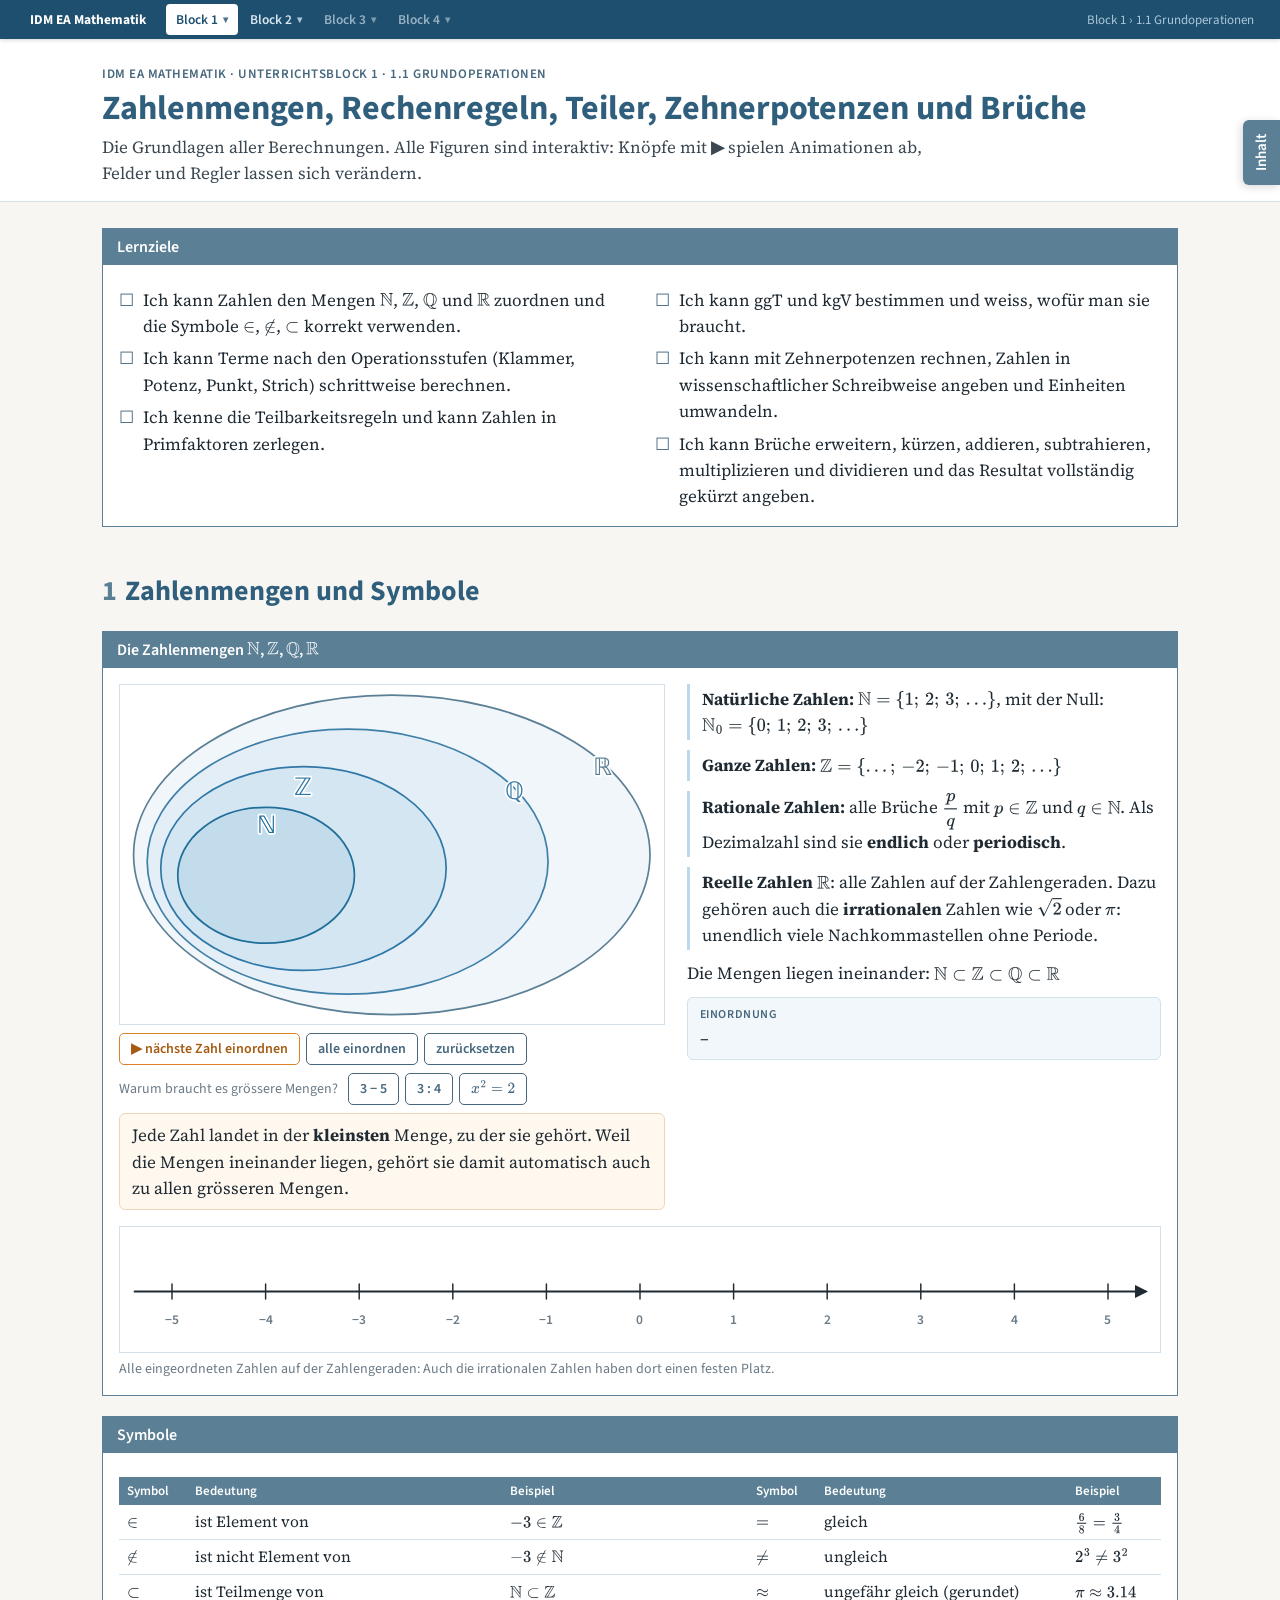
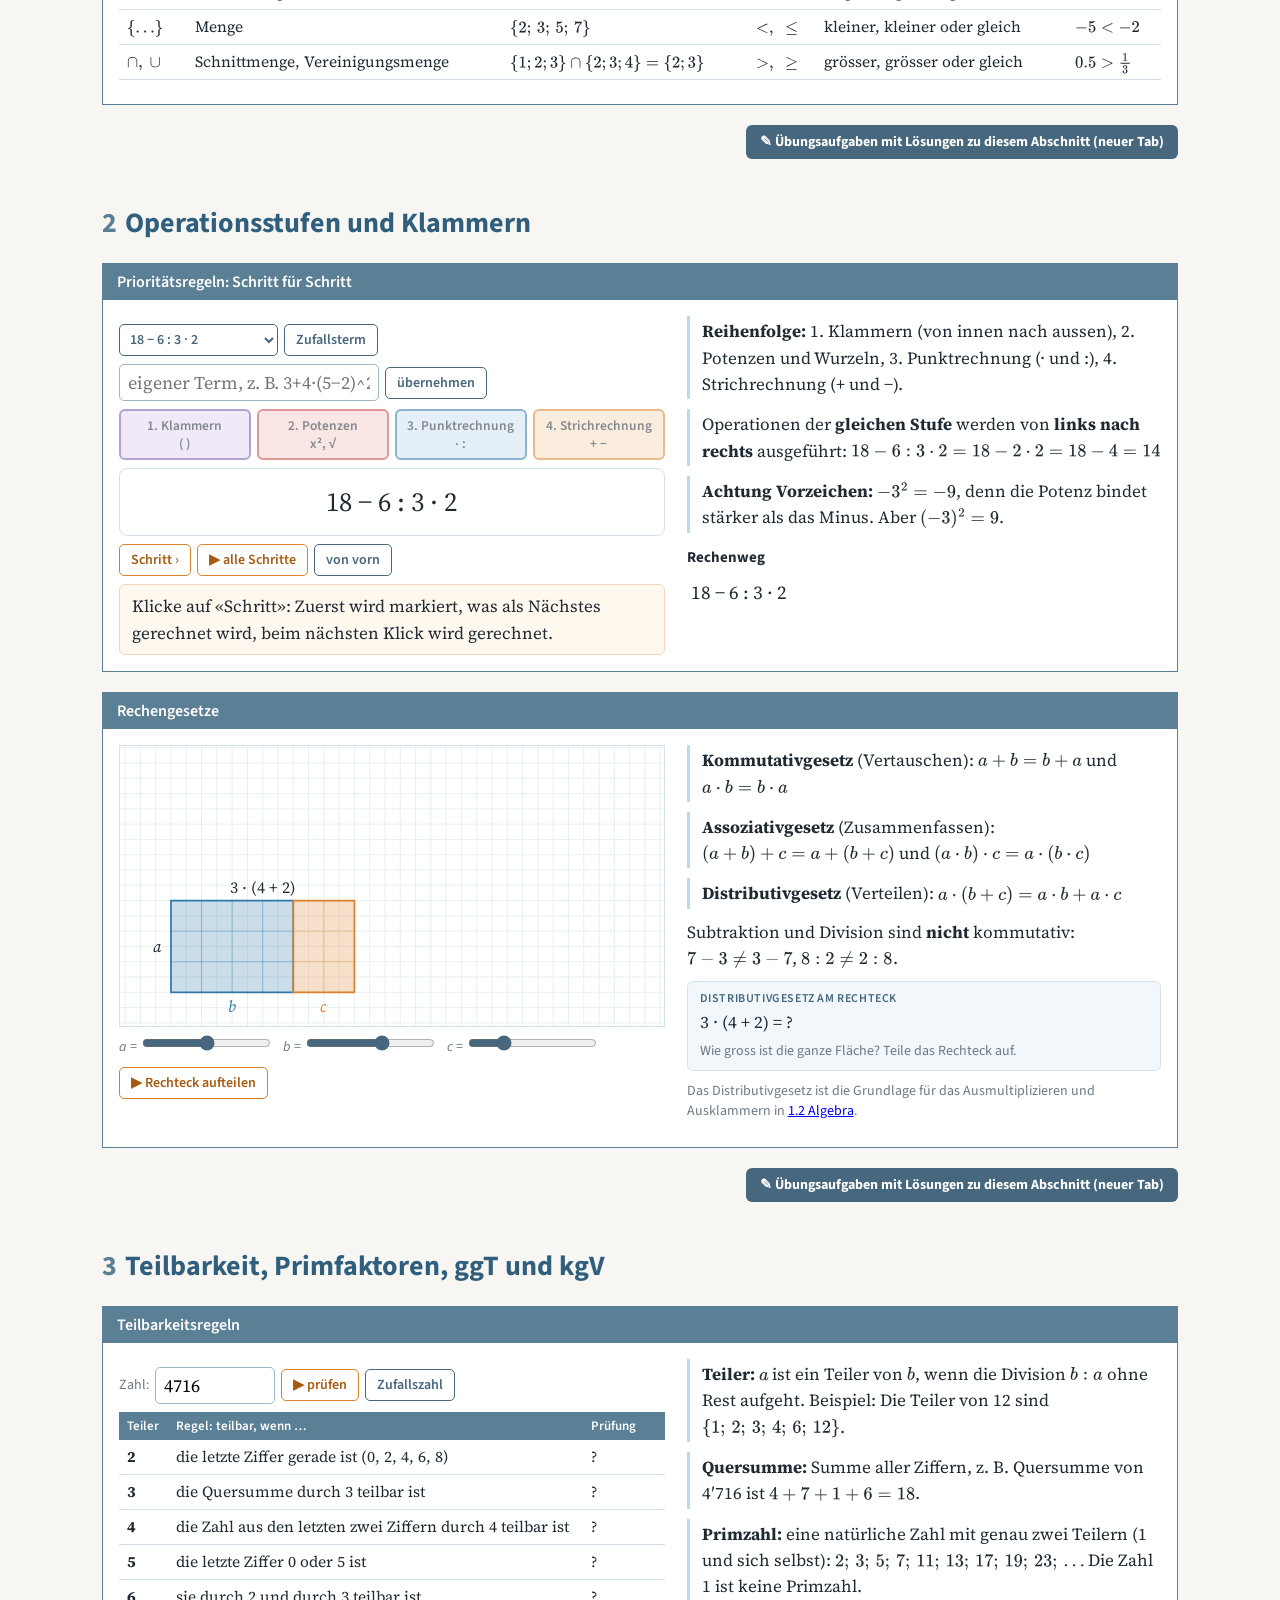
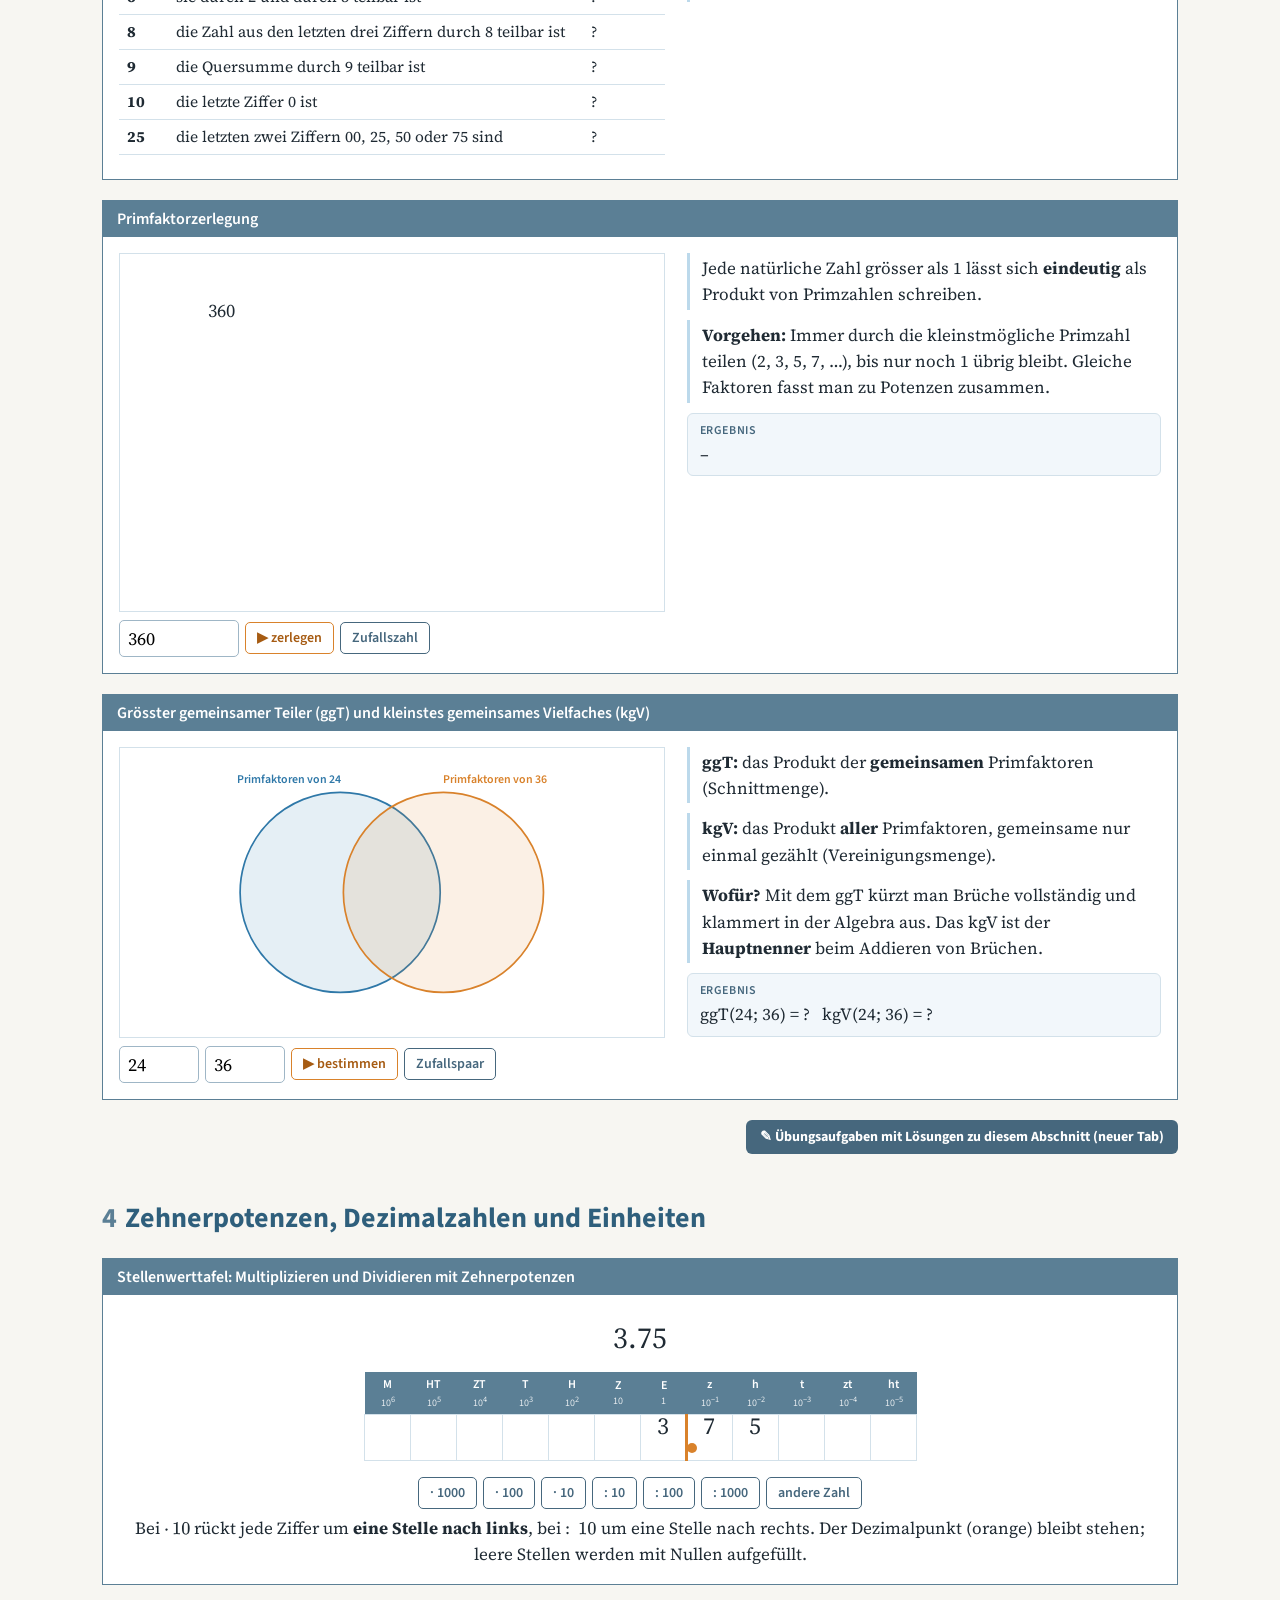
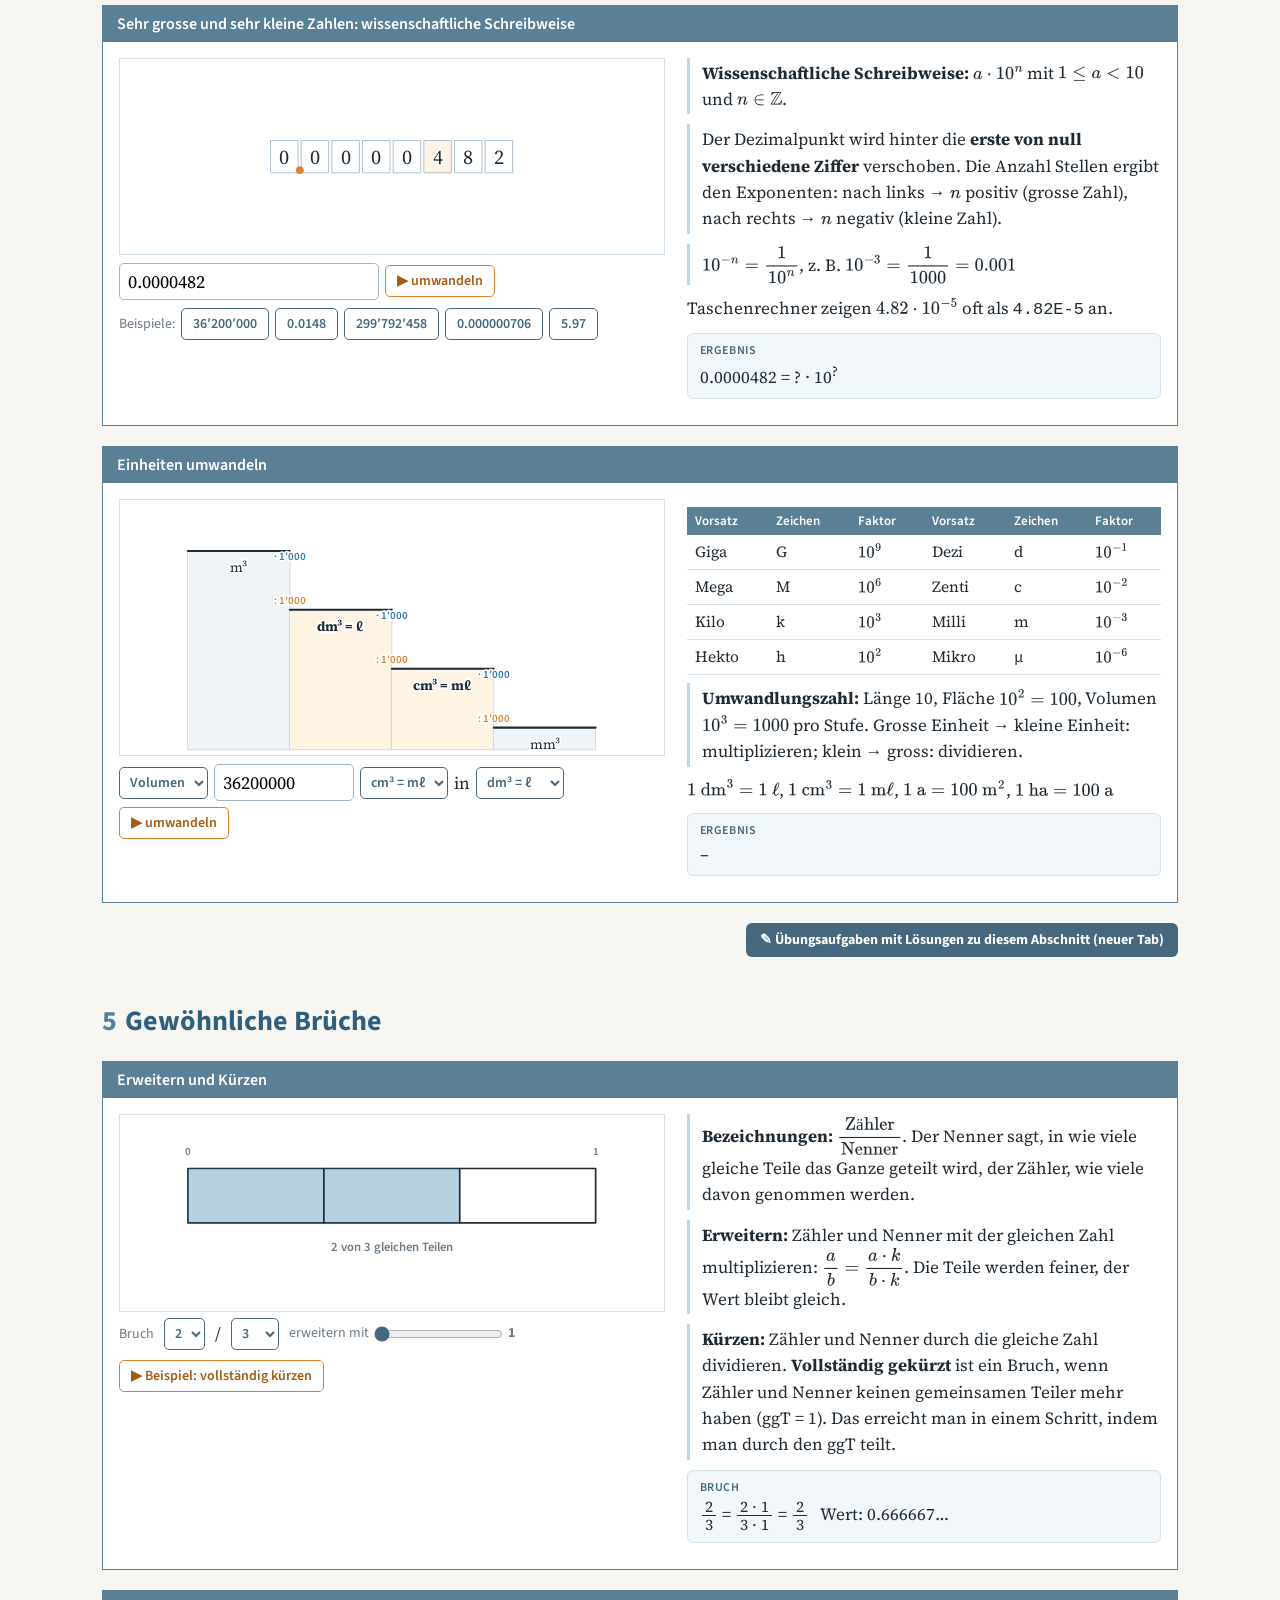
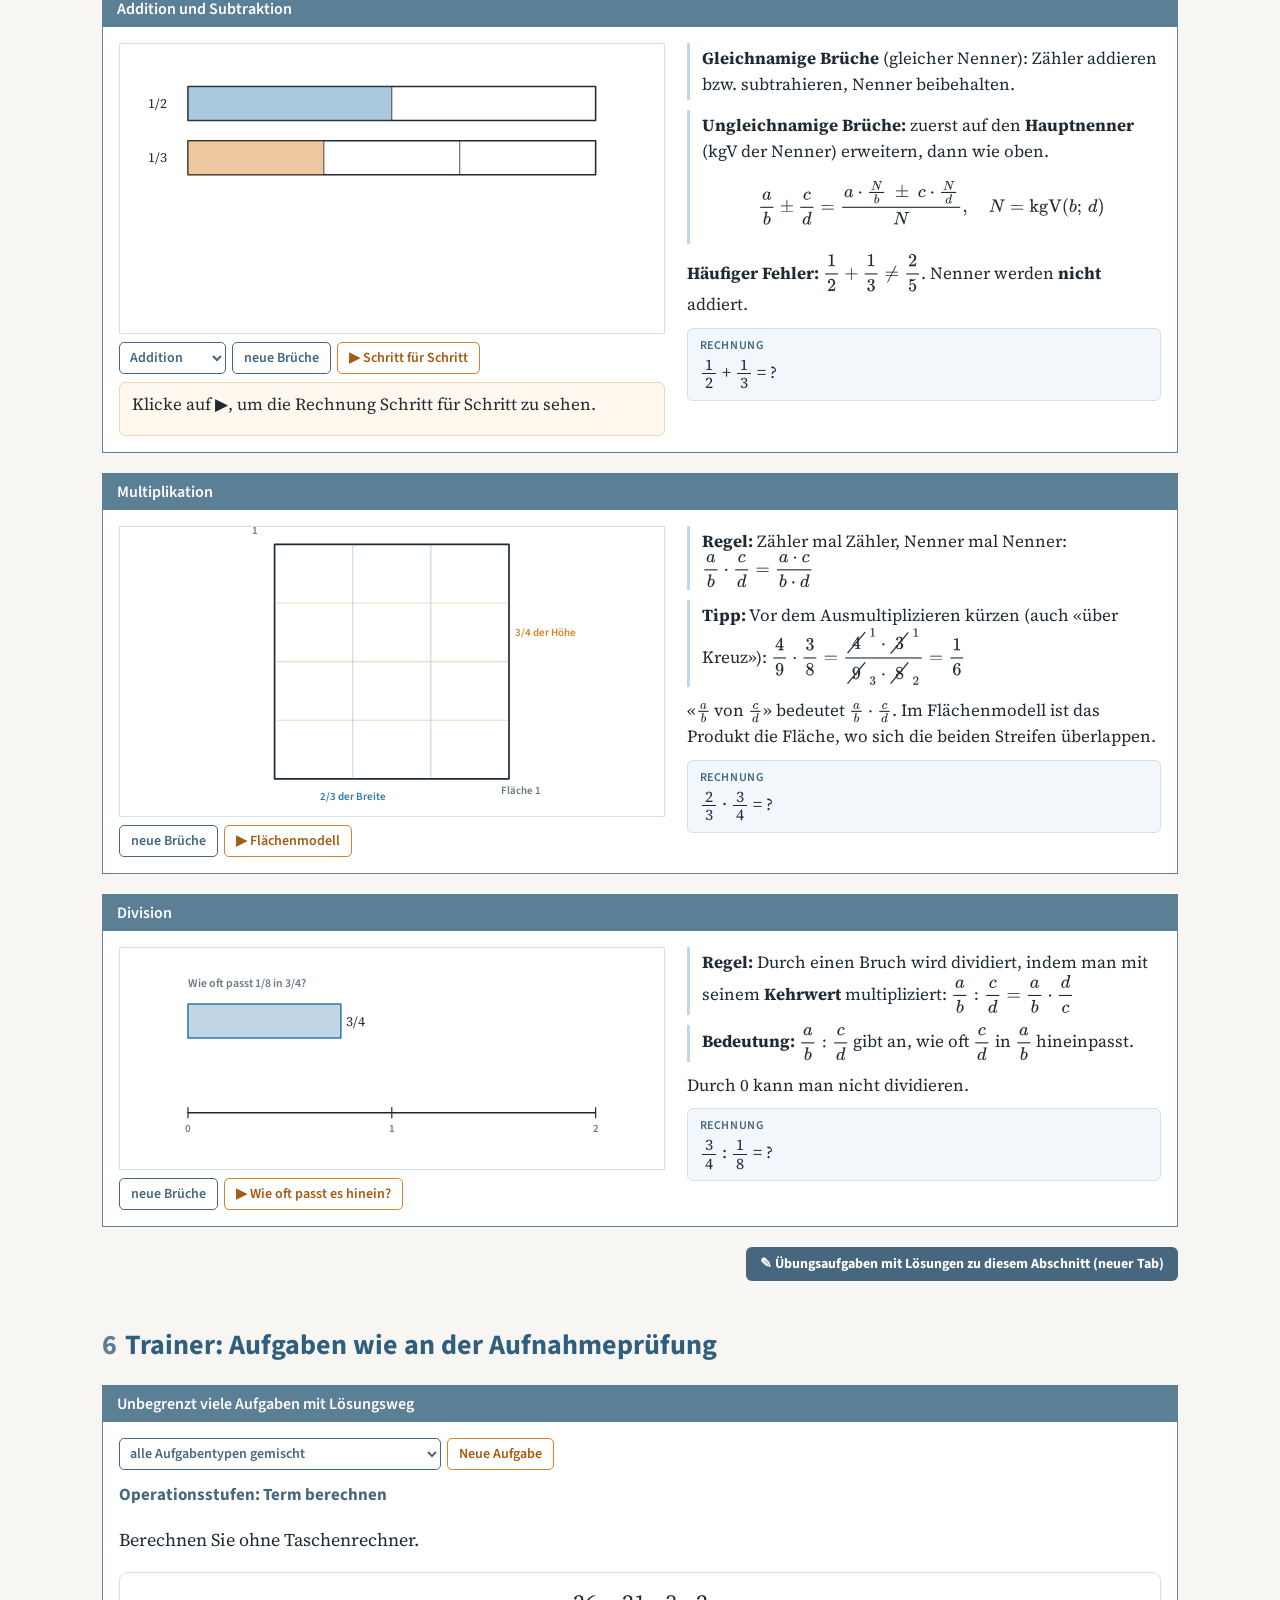
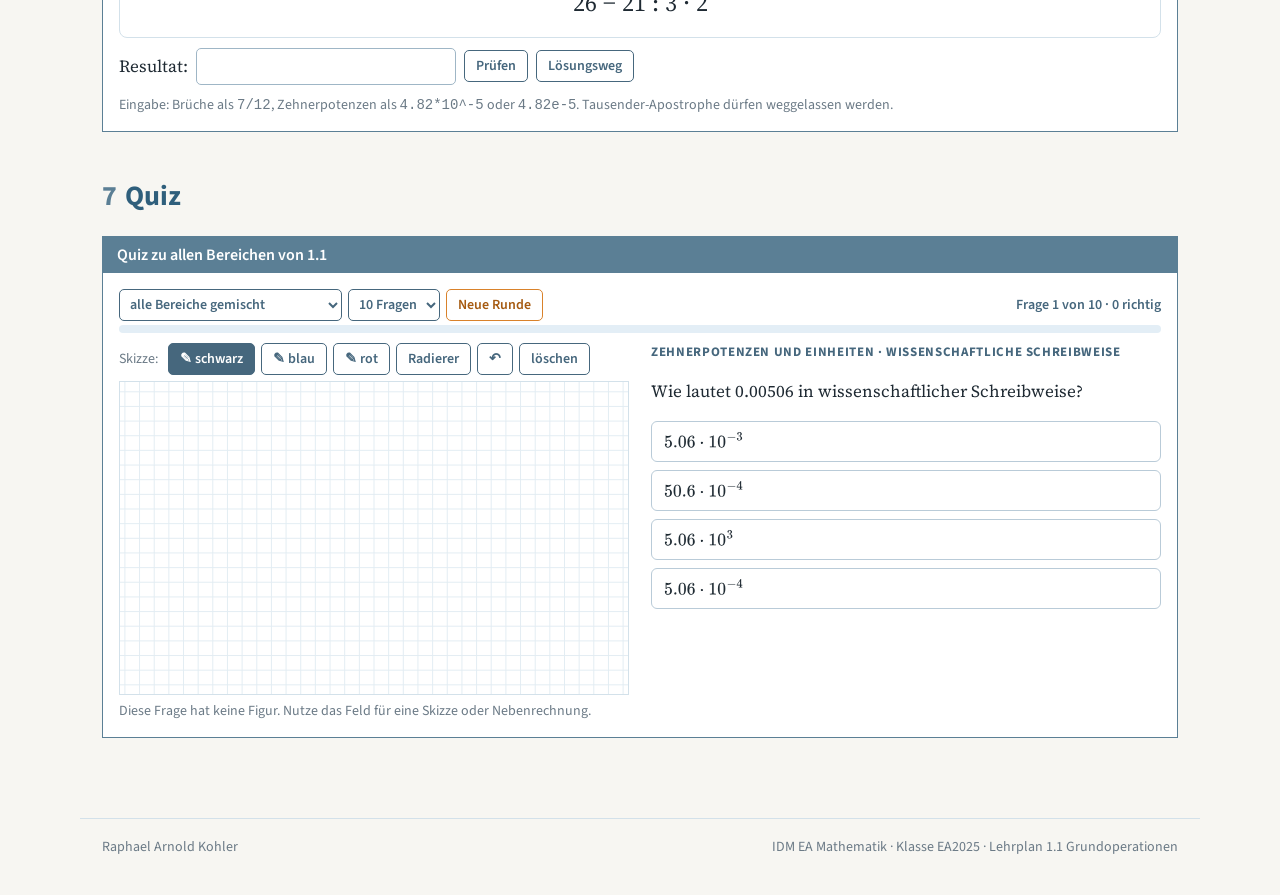
==== 1-1.html @ 3530cfd8 "EA Mathe begreifbar: Material aus Mathematik-EA.zip, ohne Drittanbieter - 30 Dateien aus Mathematik-" ====
<!DOCTYPE html>
<html lang="de-CH">
<head>
<meta charset="utf-8">
<meta name="viewport" content="width=device-width, initial-scale=1">
<title>1.1 Grundoperationen – Unterrichtsblock 1</title>
<link rel="stylesheet" href="schriften.css">
<script>
window.MathJax={tex:{inlineMath:[['\\(','\\)']],displayMath:[['\\[','\\]']]},svg:{fontCache:'global'},startup:{typeset:true}};
</script>
<script defer src="vendor/mathjax/tex-svg.js"></script>
<link rel="stylesheet" href="common.css">
<style>
body.alg{--kopf:#5b7f95;--kopf-d:#46677d;--titel:#2f5f7c}
.chipnum{font:600 15px "Source Sans 3",sans-serif}
.pvwrap{overflow-x:auto}
.pvbox{position:relative;width:552px;margin:0 auto}
.pvdig{position:absolute;top:0;width:46px;height:46px;line-height:46px;text-align:center;font:24px "Source Serif 4",serif;transition:left .7s cubic-bezier(.4,0,.2,1)}
.pvdig.z{color:#a8b5bf}
.pvpt{position:absolute;top:30px;width:10px;height:10px;border-radius:50%;background:var(--or);left:323px}
</style>
</head>
<body class="alg">
<div class="blocknav"><div class="in"><span class="bl">Block 1</span><a href="index.html">Übersicht</a><a href="1-1.html" class="on">1.1 Grundoperationen</a><a href="1-2.html">1.2 Algebra</a><a href="1-3.html">1.3 Geometrie</a><span class="bl">Block 2</span><a href="index2.html">Übersicht</a><a href="2-1.html">2.1</a><a href="2-2.html">2.2</a><a href="2-3.html">2.3</a></div></div>
<header class="kopf">
  <div class="kopf-in">
    <div class="crumb">IDM EA Mathematik · Unterrichtsblock 1 · 1.1 Grundoperationen</div>
    <h1>Zahlenmengen, Rechenregeln, Teiler, Zehnerpotenzen und Brüche</h1>
    <p class="lead">Die Grundlagen aller Berechnungen. Alle Figuren sind interaktiv: Knöpfe mit <b>▶</b> spielen Animationen ab, Felder und Regler lassen sich verändern.</p>
  </div>
</header>
<nav class="top"><div class="in">
  <a href="#zahlen">1 Zahlenmengen</a><a href="#stufen">2 Operationsstufen</a><a href="#teilbar">3 Teiler, ggT, kgV</a><a href="#potenzen">4 Zehnerpotenzen</a><a href="#brueche">5 Brüche</a><a href="#training">6 Trainer</a><a href="#quiz">7 Quiz</a>
</div></nav>
<div class="register">Arithmetik</div>
<main>

<div class="kasten">
  <h3>Lernziele</h3>
  <div class="inhalt voll">
    <ul class="lz">
      <li>Ich kann Zahlen den Mengen \(\mathbb{N}\), \(\mathbb{Z}\), \(\mathbb{Q}\) und \(\mathbb{R}\) zuordnen und die Symbole \(\in\), \(\notin\), \(\subset\) korrekt verwenden.</li>
      <li>Ich kann Terme nach den Operationsstufen (Klammer, Potenz, Punkt, Strich) schrittweise berechnen.</li>
      <li>Ich kenne die Teilbarkeitsregeln und kann Zahlen in Primfaktoren zerlegen.</li>
      <li>Ich kann ggT und kgV bestimmen und weiss, wofür man sie braucht.</li>
      <li>Ich kann mit Zehnerpotenzen rechnen, Zahlen in wissenschaftlicher Schreibweise angeben und Einheiten umwandeln.</li>
      <li>Ich kann Brüche erweitern, kürzen, addieren, subtrahieren, multiplizieren und dividieren und das Resultat vollständig gekürzt angeben.</li>
    </ul>
  </div>
</div>

<!-- ================= 1 ZAHLENMENGEN ================= -->
<section id="zahlen">
<h2><span class="nr">1</span>Zahlenmengen und Symbole</h2>
<div class="kasten">
  <h3>Die Zahlenmengen \(\mathbb{N}\), \(\mathbb{Z}\), \(\mathbb{Q}\), \(\mathbb{R}\)</h3>
  <div class="inhalt">
    <div class="fig" id="f1">
      <div class="ctrl">
        <button class="btn play" id="c1next">▶ nächste Zahl einordnen</button>
        <button class="btn" id="c1all">alle einordnen</button>
        <button class="btn" id="c1reset">zurücksetzen</button>
      </div>
      <div class="ctrl"><span class="hint" style="margin:0 4px 0 0">Warum braucht es grössere Mengen?</span>
        <button class="btn" data-x="0">3 − 5</button><button class="btn" data-x="1">3 : 4</button><button class="btn" data-x="2">\(x^2=2\)</button>
      </div>
      <div class="cap" id="cap1"><p>Jede Zahl landet in der <b>kleinsten</b> Menge, zu der sie gehört. Weil die Mengen ineinander liegen, gehört sie damit automatisch auch zu allen grösseren Mengen.</p></div>
    </div>
    <div class="txt">
      <p class="def"><b>Natürliche Zahlen:</b> \(\mathbb{N}=\{1;\,2;\,3;\,\ldots\}\), mit der Null: \(\mathbb{N}_0=\{0;\,1;\,2;\,3;\,\ldots\}\)</p>
      <p class="def"><b>Ganze Zahlen:</b> \(\mathbb{Z}=\{\ldots;\,-2;\,-1;\,0;\,1;\,2;\,\ldots\}\)</p>
      <p class="def"><b>Rationale Zahlen:</b> alle Brüche \(\dfrac{p}{q}\) mit \(p\in\mathbb{Z}\) und \(q\in\mathbb{N}\). Als Dezimalzahl sind sie <b>endlich</b> oder <b>periodisch</b>.</p>
      <p class="def"><b>Reelle Zahlen</b> \(\mathbb{R}\): alle Zahlen auf der Zahlengeraden. Dazu gehören auch die <b>irrationalen</b> Zahlen wie \(\sqrt2\) oder \(\pi\): unendlich viele Nachkommastellen ohne Periode.</p>
      <p>Die Mengen liegen ineinander: \(\mathbb{N}\subset\mathbb{Z}\subset\mathbb{Q}\subset\mathbb{R}\)</p>
      <div class="live"><span class="k">Einordnung</span><span id="r1">–</span></div>
    </div>
  </div>
  <div class="inhalt voll" style="padding-top:0"><div class="fig" id="f1b"><p class="hint">Alle eingeordneten Zahlen auf der Zahlengeraden: Auch die irrationalen Zahlen haben dort einen festen Platz.</p></div></div>
</div>

<div class="kasten">
  <h3>Symbole</h3>
  <div class="inhalt voll">
    <div class="tw"><table class="t">
      <tr><th>Symbol</th><th>Bedeutung</th><th>Beispiel</th><th>Symbol</th><th>Bedeutung</th><th>Beispiel</th></tr>
      <tr><td>\(\in\)</td><td>ist Element von</td><td>\(-3\in\mathbb{Z}\)</td><td>\(=\)</td><td>gleich</td><td>\(\tfrac{6}{8}=\tfrac34\)</td></tr>
      <tr><td>\(\notin\)</td><td>ist nicht Element von</td><td>\(-3\notin\mathbb{N}\)</td><td>\(\neq\)</td><td>ungleich</td><td>\(2^3\neq 3^2\)</td></tr>
      <tr><td>\(\subset\)</td><td>ist Teilmenge von</td><td>\(\mathbb{N}\subset\mathbb{Z}\)</td><td>\(\approx\)</td><td>ungefähr gleich (gerundet)</td><td>\(\pi\approx3.14\)</td></tr>
      <tr><td>\(\{\ldots\}\)</td><td>Menge</td><td>\(\{2;\,3;\,5;\,7\}\)</td><td>\(<,\ \le\)</td><td>kleiner, kleiner oder gleich</td><td>\(-5<-2\)</td></tr>
      <tr><td>\(\cap,\ \cup\)</td><td>Schnittmenge, Vereinigungsmenge</td><td>\(\{1;2;3\}\cap\{2;3;4\}=\{2;3\}\)</td><td>\(>,\ \ge\)</td><td>grösser, grösser oder gleich</td><td>\(0.5>\tfrac13\)</td></tr>
    </table></div>
  </div>
</div>
<p class="auflink"><a href="aufgaben-11.html#zahlen" target="_blank" rel="noopener">✎ Übungsaufgaben mit Lösungen zu diesem Abschnitt (neuer Tab)</a></p>
</section>

<!-- ================= 2 OPERATIONSSTUFEN ================= -->
<section id="stufen">
<h2><span class="nr">2</span>Operationsstufen und Klammern</h2>
<div class="kasten">
  <h3>Prioritätsregeln: Schritt für Schritt</h3>
  <div class="inhalt">
    <div>
      <div class="ctrl">
        <select class="sel" id="c2pre"></select>
        <button class="btn" id="c2rnd">Zufallsterm</button>
      </div>
      <div class="ctrl"><input class="inp w" id="c2in" placeholder="eigener Term, z. B. 3+4·(5−2)^2"><button class="btn" id="c2own">übernehmen</button></div>
      <div class="stufen" id="stf"><div class="st1">1. Klammern<br>( )</div><div class="st2">2. Potenzen<br>x², √</div><div class="st3">3. Punktrechnung<br>· :</div><div class="st4">4. Strichrechnung<br>+ −</div></div>
      <div class="term" id="t2"></div>
      <div class="ctrl"><button class="btn play" id="c2step">Schritt ›</button><button class="btn play" id="c2play">▶ alle Schritte</button><button class="btn" id="c2back">von vorn</button></div>
      <div class="cap" id="e2"><p>Klicke auf «Schritt»: Zuerst wird markiert, was als Nächstes gerechnet wird, beim nächsten Klick wird gerechnet.</p></div>
    </div>
    <div class="txt">
      <p class="def"><b>Reihenfolge:</b> 1. Klammern (von innen nach aussen), 2. Potenzen und Wurzeln, 3. Punktrechnung (· und :), 4. Strichrechnung (+ und −).</p>
      <p class="def">Operationen der <b>gleichen Stufe</b> werden von <b>links nach rechts</b> ausgeführt: \(18-6:3\cdot2=18-2\cdot2=18-4=14\)</p>
      <p class="def"><b>Achtung Vorzeichen:</b> \(-3^2=-9\), denn die Potenz bindet stärker als das Minus. Aber \((-3)^2=9\).</p>
      <h4>Rechenweg</h4>
      <div class="weg" id="w2"></div>
    </div>
  </div>
</div>

<div class="kasten">
  <h3>Rechengesetze</h3>
  <div class="inhalt">
    <div class="fig" id="f3">
      <div class="ctrl kv">
        <label class="hint" style="margin:0"><i>a</i> = <input type="range" id="c3a" min="1" max="5" value="3"></label>
        <label class="hint" style="margin:0"><i>b</i> = <input type="range" id="c3b" min="1" max="6" value="4"></label>
        <label class="hint" style="margin:0"><i>c</i> = <input type="range" id="c3c" min="1" max="5" value="2"></label>
        <button class="btn play" id="c3play">▶ Rechteck aufteilen</button>
      </div>
    </div>
    <div class="txt">
      <p class="def"><b>Kommutativgesetz</b> (Vertauschen): \(a+b=b+a\) und \(a\cdot b=b\cdot a\)</p>
      <p class="def"><b>Assoziativgesetz</b> (Zusammenfassen): \((a+b)+c=a+(b+c)\) und \((a\cdot b)\cdot c=a\cdot(b\cdot c)\)</p>
      <p class="def"><b>Distributivgesetz</b> (Verteilen): \(a\cdot(b+c)=a\cdot b+a\cdot c\)</p>
      <p>Subtraktion und Division sind <b>nicht</b> kommutativ: \(7-3\neq3-7\), \(8:2\neq2:8\).</p>
      <div class="live"><span class="k">Distributivgesetz am Rechteck</span><span id="r3"></span></div>
      <p class="hint">Das Distributivgesetz ist die Grundlage für das Ausmultiplizieren und Ausklammern in <a href="1-2.html#mult">1.2 Algebra</a>.</p>
    </div>
  </div>
</div>
<p class="auflink"><a href="aufgaben-11.html#stufen" target="_blank" rel="noopener">✎ Übungsaufgaben mit Lösungen zu diesem Abschnitt (neuer Tab)</a></p>
</section>

<!-- ================= 3 TEILBARKEIT ================= -->
<section id="teilbar">
<h2><span class="nr">3</span>Teilbarkeit, Primfaktoren, ggT und kgV</h2>
<div class="kasten">
  <h3>Teilbarkeitsregeln</h3>
  <div class="inhalt">
    <div>
      <div class="ctrl"><span class="hint" style="margin:0">Zahl:</span><input class="inp" id="c4n" value="4716"><button class="btn play" id="c4go">▶ prüfen</button><button class="btn" id="c4rnd">Zufallszahl</button></div>
      <div class="tw"><table class="t" id="t4"></table></div>
    </div>
    <div class="txt">
      <p class="def"><b>Teiler:</b> \(a\) ist ein Teiler von \(b\), wenn die Division \(b:a\) ohne Rest aufgeht. Beispiel: Die Teiler von 12 sind \(\{1;\,2;\,3;\,4;\,6;\,12\}\).</p>
      <p class="def"><b>Quersumme:</b> Summe aller Ziffern, z. B. Quersumme von 4′716 ist \(4+7+1+6=18\).</p>
      <p class="def"><b>Primzahl:</b> eine natürliche Zahl mit genau zwei Teilern (1 und sich selbst): \(2;\,3;\,5;\,7;\,11;\,13;\,17;\,19;\,23;\,\ldots\) Die Zahl 1 ist keine Primzahl.</p>
    </div>
  </div>
</div>

<div class="kasten">
  <h3>Primfaktorzerlegung</h3>
  <div class="inhalt">
    <div class="fig" id="f5">
      <div class="ctrl"><input class="inp" id="c5n" value="360"><button class="btn play" id="c5go">▶ zerlegen</button><button class="btn" id="c5rnd">Zufallszahl</button></div>
    </div>
    <div class="txt">
      <p class="def">Jede natürliche Zahl grösser als 1 lässt sich <b>eindeutig</b> als Produkt von Primzahlen schreiben.</p>
      <p class="def"><b>Vorgehen:</b> Immer durch die kleinstmögliche Primzahl teilen (2, 3, 5, 7, …), bis nur noch 1 übrig bleibt. Gleiche Faktoren fasst man zu Potenzen zusammen.</p>
      <div class="live"><span class="k">Ergebnis</span><span id="r5"></span></div>
    </div>
  </div>
</div>

<div class="kasten">
  <h3>Grösster gemeinsamer Teiler (ggT) und kleinstes gemeinsames Vielfaches (kgV)</h3>
  <div class="inhalt">
    <div class="fig" id="f6">
      <div class="ctrl"><input class="inp" id="c6a" value="24" style="width:80px"><input class="inp" id="c6b" value="36" style="width:80px"><button class="btn play" id="c6go">▶ bestimmen</button><button class="btn" id="c6rnd">Zufallspaar</button></div>
    </div>
    <div class="txt">
      <p class="def"><b>ggT:</b> das Produkt der <b>gemeinsamen</b> Primfaktoren (Schnittmenge).</p>
      <p class="def"><b>kgV:</b> das Produkt <b>aller</b> Primfaktoren, gemeinsame nur einmal gezählt (Vereinigungsmenge).</p>
      <p class="def"><b>Wofür?</b> Mit dem ggT kürzt man Brüche vollständig und klammert in der Algebra aus. Das kgV ist der <b>Hauptnenner</b> beim Addieren von Brüchen.</p>
      <div class="live"><span class="k">Ergebnis</span><span id="r6"></span></div>
    </div>
  </div>
</div>
<p class="auflink"><a href="aufgaben-11.html#teilbar" target="_blank" rel="noopener">✎ Übungsaufgaben mit Lösungen zu diesem Abschnitt (neuer Tab)</a></p>
</section>

<!-- ================= 4 ZEHNERPOTENZEN ================= -->
<section id="potenzen">
<h2><span class="nr">4</span>Zehnerpotenzen, Dezimalzahlen und Einheiten</h2>
<div class="kasten">
  <h3>Stellenwerttafel: Multiplizieren und Dividieren mit Zehnerpotenzen</h3>
  <div class="inhalt voll">
    <div class="big" id="r7"></div>
    <div class="pvwrap"><div class="pvbox"><table class="pv" id="pv" style="width:552px"></table><div id="pvd" style="position:absolute;left:0;top:41px;height:46px;width:552px"></div><div class="pvpt"></div></div></div>
    <div class="ctrl" style="justify-content:center"><button class="btn" data-f="3">· 1000</button><button class="btn" data-f="2">· 100</button><button class="btn" data-f="1">· 10</button><button class="btn" data-f="-1">: 10</button><button class="btn" data-f="-2">: 100</button><button class="btn" data-f="-3">: 1000</button><button class="btn" id="c7rnd">andere Zahl</button></div>
    <p style="text-align:center;margin:6px 0 0">Bei \(\cdot\,10\) rückt jede Ziffer um <b>eine Stelle nach links</b>, bei \(:\,10\) um eine Stelle nach rechts. Der Dezimalpunkt (orange) bleibt stehen; leere Stellen werden mit Nullen aufgefüllt.</p>
  </div>
</div>

<div class="kasten">
  <h3>Sehr grosse und sehr kleine Zahlen: wissenschaftliche Schreibweise</h3>
  <div class="inhalt">
    <div class="fig" id="f8">
      <div class="ctrl"><input class="inp w" id="c8n" value="0.0000482"><button class="btn play" id="c8go">▶ umwandeln</button></div>
      <div class="ctrl"><span class="hint" style="margin:0">Beispiele:</span><button class="btn" data-n="36200000">36′200′000</button><button class="btn" data-n="0.0148">0.0148</button><button class="btn" data-n="299792458">299′792′458</button><button class="btn" data-n="0.000000706">0.000000706</button><button class="btn" data-n="5.97">5.97</button></div>
    </div>
    <div class="txt">
      <p class="def"><b>Wissenschaftliche Schreibweise:</b> \(a\cdot10^{n}\) mit \(1\le a<10\) und \(n\in\mathbb{Z}\).</p>
      <p class="def">Der Dezimalpunkt wird hinter die <b>erste von null verschiedene Ziffer</b> verschoben. Die Anzahl Stellen ergibt den Exponenten: nach links → \(n\) positiv (grosse Zahl), nach rechts → \(n\) negativ (kleine Zahl).</p>
      <p class="def">\(10^{-n}=\dfrac{1}{10^{n}}\), z. B. \(10^{-3}=\dfrac{1}{1000}=0.001\)</p>
      <p>Taschenrechner zeigen \(4.82\cdot10^{-5}\) oft als <code>4.82E-5</code> an.</p>
      <div class="live"><span class="k">Ergebnis</span><span id="r8"></span></div>
    </div>
  </div>
</div>

<div class="kasten">
  <h3>Einheiten umwandeln</h3>
  <div class="inhalt">
    <div class="fig" id="f9">
      <div class="ctrl"><select class="sel" id="c9k"><option value="L">Länge</option><option value="F">Fläche</option><option value="V">Volumen</option><option value="M">Masse</option></select>
        <input class="inp" id="c9v" value="36200000" style="width:140px"><select class="sel" id="c9from"></select><span>in</span><select class="sel" id="c9to"></select><button class="btn play" id="c9go">▶ umwandeln</button></div>
    </div>
    <div class="txt">
      <div class="tw"><table class="t">
        <tr><th>Vorsatz</th><th>Zeichen</th><th>Faktor</th><th>Vorsatz</th><th>Zeichen</th><th>Faktor</th></tr>
        <tr><td>Giga</td><td>G</td><td>\(10^{9}\)</td><td>Dezi</td><td>d</td><td>\(10^{-1}\)</td></tr>
        <tr><td>Mega</td><td>M</td><td>\(10^{6}\)</td><td>Zenti</td><td>c</td><td>\(10^{-2}\)</td></tr>
        <tr><td>Kilo</td><td>k</td><td>\(10^{3}\)</td><td>Milli</td><td>m</td><td>\(10^{-3}\)</td></tr>
        <tr><td>Hekto</td><td>h</td><td>\(10^{2}\)</td><td>Mikro</td><td>µ</td><td>\(10^{-6}\)</td></tr>
      </table></div>
      <p class="def"><b>Umwandlungszahl:</b> Länge 10, Fläche \(10^2=100\), Volumen \(10^3=1000\) pro Stufe. Grosse Einheit → kleine Einheit: multiplizieren; klein → gross: dividieren.</p>
      <p>\(1\ \text{dm}^3=1\ \ell\), \(1\ \text{cm}^3=1\ \text{m}\ell\), \(1\ \text{a}=100\ \text{m}^2\), \(1\ \text{ha}=100\ \text{a}\)</p>
      <div class="live"><span class="k">Ergebnis</span><span id="r9"></span></div>
    </div>
  </div>
</div>
<p class="auflink"><a href="aufgaben-11.html#potenzen" target="_blank" rel="noopener">✎ Übungsaufgaben mit Lösungen zu diesem Abschnitt (neuer Tab)</a></p>
</section>

<!-- ================= 5 BRÜCHE ================= -->
<section id="brueche">
<h2><span class="nr">5</span>Gewöhnliche Brüche</h2>
<div class="kasten">
  <h3>Erweitern und Kürzen</h3>
  <div class="inhalt">
    <div class="fig" id="f10">
      <div class="ctrl kv"><span class="hint" style="margin:0">Bruch</span><select class="sel" id="c10z"></select><span>/</span><select class="sel" id="c10n"></select>
        <label class="hint" style="margin:0">erweitern mit <input type="range" id="c10k" min="1" max="6" value="1" style="vertical-align:middle"> <b id="c10kv">1</b></label>
        <button class="btn play" id="c10kurz">▶ Beispiel: vollständig kürzen</button></div>
    </div>
    <div class="txt">
      <p class="def"><b>Bezeichnungen:</b> \(\dfrac{\text{Zähler}}{\text{Nenner}}\). Der Nenner sagt, in wie viele gleiche Teile das Ganze geteilt wird, der Zähler, wie viele davon genommen werden.</p>
      <p class="def"><b>Erweitern:</b> Zähler und Nenner mit der gleichen Zahl multiplizieren: \(\dfrac{a}{b}=\dfrac{a\cdot k}{b\cdot k}\). Die Teile werden feiner, der Wert bleibt gleich.</p>
      <p class="def"><b>Kürzen:</b> Zähler und Nenner durch die gleiche Zahl dividieren. <b>Vollständig gekürzt</b> ist ein Bruch, wenn Zähler und Nenner keinen gemeinsamen Teiler mehr haben (ggT = 1). Das erreicht man in einem Schritt, indem man durch den ggT teilt.</p>
      <div class="live"><span class="k">Bruch</span><span id="r10"></span></div>
    </div>
  </div>
</div>

<div class="kasten">
  <h3>Addition und Subtraktion</h3>
  <div class="inhalt">
    <div class="fig" id="f11">
      <div class="ctrl"><select class="sel" id="c11op"><option value="+">Addition</option><option value="-">Subtraktion</option></select><button class="btn" id="c11rnd">neue Brüche</button><button class="btn play" id="c11play">▶ Schritt für Schritt</button></div>
      <div class="cap" id="cap11"></div>
    </div>
    <div class="txt">
      <p class="def"><b>Gleichnamige Brüche</b> (gleicher Nenner): Zähler addieren bzw. subtrahieren, Nenner beibehalten.</p>
      <p class="def"><b>Ungleichnamige Brüche:</b> zuerst auf den <b>Hauptnenner</b> (kgV der Nenner) erweitern, dann wie oben.
      \[\frac{a}{b}\pm\frac{c}{d}=\frac{a\cdot\frac{N}{b}\ \pm\ c\cdot\frac{N}{d}}{N},\quad N=\text{kgV}(b;\,d)\]</p>
      <p><b>Häufiger Fehler:</b> \(\dfrac12+\dfrac13\neq\dfrac25\). Nenner werden <b>nicht</b> addiert.</p>
      <div class="live"><span class="k">Rechnung</span><span id="r11"></span></div>
    </div>
  </div>
</div>

<div class="kasten">
  <h3>Multiplikation</h3>
  <div class="inhalt">
    <div class="fig" id="f12">
      <div class="ctrl"><button class="btn" id="c12rnd">neue Brüche</button><button class="btn play" id="c12play">▶ Flächenmodell</button></div>
    </div>
    <div class="txt">
      <p class="def"><b>Regel:</b> Zähler mal Zähler, Nenner mal Nenner: \(\dfrac{a}{b}\cdot\dfrac{c}{d}=\dfrac{a\cdot c}{b\cdot d}\)</p>
      <p class="def"><b>Tipp:</b> Vor dem Ausmultiplizieren kürzen (auch «über Kreuz»): \(\dfrac{4}{9}\cdot\dfrac{3}{8}=\dfrac{\cancel{4}^{\,1}\cdot\cancel{3}^{\,1}}{\cancel{9}_{\,3}\cdot\cancel{8}_{\,2}}=\dfrac16\)</p>
      <p>«\(\tfrac{a}{b}\) von \(\tfrac{c}{d}\)» bedeutet \(\tfrac{a}{b}\cdot\tfrac{c}{d}\). Im Flächenmodell ist das Produkt die Fläche, wo sich die beiden Streifen überlappen.</p>
      <div class="live"><span class="k">Rechnung</span><span id="r12"></span></div>
    </div>
  </div>
</div>

<div class="kasten">
  <h3>Division</h3>
  <div class="inhalt">
    <div class="fig" id="f13">
      <div class="ctrl"><button class="btn" id="c13rnd">neue Brüche</button><button class="btn play" id="c13play">▶ Wie oft passt es hinein?</button></div>
    </div>
    <div class="txt">
      <p class="def"><b>Regel:</b> Durch einen Bruch wird dividiert, indem man mit seinem <b>Kehrwert</b> multipliziert: \(\dfrac{a}{b}:\dfrac{c}{d}=\dfrac{a}{b}\cdot\dfrac{d}{c}\)</p>
      <p class="def"><b>Bedeutung:</b> \(\dfrac{a}{b}:\dfrac{c}{d}\) gibt an, wie oft \(\dfrac{c}{d}\) in \(\dfrac{a}{b}\) hineinpasst.</p>
      <p>Durch 0 kann man nicht dividieren.</p>
      <div class="live"><span class="k">Rechnung</span><span id="r13"></span></div>
    </div>
  </div>
</div>
<p class="auflink"><a href="aufgaben-11.html#brueche" target="_blank" rel="noopener">✎ Übungsaufgaben mit Lösungen zu diesem Abschnitt (neuer Tab)</a></p>
</section>

<!-- ================= 6 TRAINER ================= -->
<section id="training">
<h2><span class="nr">6</span>Trainer: Aufgaben wie an der Aufnahmeprüfung</h2>
<div class="kasten">
  <h3>Unbegrenzt viele Aufgaben mit Lösungsweg</h3>
  <div class="inhalt voll">
    <div class="ctrl" style="margin:0 0 12px"><select class="sel" id="ttyp"></select><button class="btn play" id="tneu">Neue Aufgabe</button><span class="score" id="tscore"></span></div>
    <p class="sans" style="font-weight:700;color:var(--kopf-d);margin:0 0 4px" id="ttitel"></p>
    <div id="tq" class="trainer-q"></div>
    <div class="antwort"><span id="tziel"></span><input id="tin" class="inp w" autocomplete="off"><button class="btn" id="tcheck">Prüfen</button><button class="btn" id="tsol">Lösungsweg</button></div>
    <div class="fb" id="tfb"></div>
    <div class="loesung" id="tl"></div>
    <p class="hint">Eingabe: Brüche als <code>7/12</code>, Zehnerpotenzen als <code>4.82*10^-5</code> oder <code>4.82e-5</code>. Tausender-Apostrophe dürfen weggelassen werden.</p>
  </div>
</div>
</section>

<!-- ================= 7 QUIZ ================= -->
<section id="quiz">
<h2><span class="nr">7</span>Quiz</h2>
<div class="kasten">
  <h3>Quiz zu allen Bereichen von 1.1</h3>
  <div class="inhalt voll">
    <div class="ctrl" style="margin:0 0 4px"><select class="sel" id="qarea"></select>
      <select class="sel" id="qn"><option value="5">5 Fragen</option><option value="10" selected>10 Fragen</option><option value="15">15 Fragen</option><option value="20">20 Fragen</option></select>
      <button class="btn play" id="qneu">Neue Runde</button><span class="score" id="qstat" style="margin-left:auto"></span></div>
    <div class="bar"><div id="qbar" style="width:0"></div></div>
    <div class="uebung">
      <div><div class="ctrl" id="qsk" style="margin:0 0 6px"></div><div class="qbox" id="qbox"></div><p class="hint" id="qhint"></p></div>
      <div><p class="qtopic" id="qtop"></p><div id="qq"></div><div class="opts" id="qo"></div><div id="qfb"></div><div class="ctrl"><button class="btn" id="qnext" hidden>Nächste Frage ›</button></div></div>
    </div>
  </div>
</div>
</section>
</main>
<footer><span>Raphael Arnold Kohler</span><span>IDM EA Mathematik · Klasse EA2025 · Lehrplan 1.1 Grundoperationen</span></footer>

<script src="common.js"></script>
<script src="quiz-11.js"></script>
<script>
"use strict";
const $=id=>document.getElementById(id);

/* ======================= 1 Zahlenmengen ======================= */
(function(){
  const f=new Fig($('f1'),{h:400,grid:false});
  const SETS=[{k:'R',c:{x:0,y:0},rx:7.6,ry:4.7,fill:'#f1f6fa',st:'#5b7f95',lab:'ℝ',lp:{x:6.2,y:2.6}},{k:'Q',c:{x:-1.3,y:-0.2},rx:5.9,ry:3.9,fill:'#e4eef6',st:'#3f7fa8',lab:'ℚ',lp:{x:3.6,y:1.9}},
    {k:'Z',c:{x:-2.6,y:-0.4},rx:4.2,ry:3.0,fill:'#d4e6f2',st:'#2f78a8',lab:'ℤ',lp:{x:-2.6,y:2.0}},{k:'N',c:{x:-3.7,y:-0.6},rx:2.6,ry:2.0,fill:'#c3dcec',st:'#1f6f99',lab:'ℕ',lp:{x:-3.7,y:0.9}}];
  const SLOTS={N:[{x:-4.6,y:-0.1},{x:-2.9,y:-0.3},{x:-4.3,y:-1.5},{x:-3.0,y:-1.5}],Z:[{x:-0.9,y:1.3},{x:-0.6,y:-0.8},{x:-1.2,y:-2.2},{x:-2.4,y:-2.7}],
    Q:[{x:2.4,y:1.0},{x:2.8,y:-0.6},{x:2.0,y:-2.2},{x:0.5,y:2.7},{x:0.9,y:-3.1}],R:[{x:5.7,y:0.9},{x:5.5,y:-1.2},{x:4.6,y:-3.0},{x:3.9,y:3.3}]};
  const NAME={N:'ℕ',Z:'ℤ',Q:'ℚ',R:'ℝ'},ORD=['N','Z','Q','R'];
  const NUMS=[{t:'7',s:'N',v:7,e:'7 ist eine natürliche Zahl'},{t:'−4',s:'Z',v:-4,e:'Negative ganze Zahlen gehören zu ℤ, aber nicht zu ℕ'},
    {t:'3/4',s:'Q',v:0.75,e:'3/4 = 0.75 ist ein Bruch, aber keine ganze Zahl'},{t:'√2',s:'R',v:Math.SQRT2,e:'√2 = 1.414213… hat unendlich viele Nachkommastellen ohne Periode und lässt sich nicht als Bruch schreiben (irrational)'},
    {t:'0',s:'Z',v:0,e:'0 ist eine ganze Zahl. Nach ℕ = {1; 2; 3; …} gehört 0 nicht zu ℕ, aber zu ℕ₀'},{t:'−2.5',s:'Q',v:-2.5,e:'Endliche Dezimalzahlen sind Brüche: −2.5 = −5/2'},
    {t:'√9',s:'N',v:3,e:'Achtung: √9 = 3. Zuerst ausrechnen, dann einordnen'},{t:'π',s:'R',v:Math.PI,e:'π = 3.14159… ist irrational'},
    {t:'0.333…',s:'Q',v:1/3,e:'Periodische Dezimalzahlen sind Brüche: 0.333… = 1/3'},{t:'12/4',s:'N',v:3,e:'12/4 = 3 lässt sich zu einer natürlichen Zahl kürzen'},
    {t:'−√16',s:'Z',v:-4,e:'−√16 = −4 ist eine negative ganze Zahl'},{t:'1.7',s:'Q',v:1.7,e:'1.7 = 17/10 ist ein Bruch'}];
  const EXT=[{t:'−2',s:'Z',v:-2,e:'3 − 5 = −2: In ℕ ist diese Subtraktion nicht ausführbar. Darum erweitert man ℕ zu ℤ'},
    {t:'0.75',s:'Q',v:0.75,e:'3 : 4 = 0.75: In ℤ geht diese Division nicht auf. Darum erweitert man ℤ zu ℚ'},
    {t:'√2',s:'R',v:Math.SQRT2,e:'x² = 2 hat die Lösung x = √2. Diese Zahl ist kein Bruch. Darum erweitert man ℚ zu ℝ'}];
  let placed=[],idx=0,anim=null;const used={N:0,Z:0,Q:0,R:0};
  function slotFor(s){const i=used[s]++%SLOTS[s].length;return SLOTS[s][i]}
  function chip(p,t,hl,op=1){const w=0.3+0.27*t.length;f.poly([{x:p.x-w,y:p.y-0.34},{x:p.x+w,y:p.y-0.34},{x:p.x+w,y:p.y+0.34},{x:p.x-w,y:p.y+0.34}],{c:hl?C.or:'#7f95a5',w:hl?2:1.2,f:hl?'#fff3e4':'#fff',o:op});f.text(p,t,'lbl sm',{fontStyle:'normal',opacity:op})}
  f.draw=()=>{for(const S of SETS){const[x,y]=f.S(S.c);mk('ellipse',{cx:x,cy:y,rx:S.rx*f.s,ry:S.ry*f.s,fill:S.fill,stroke:S.st,'stroke-width':2},f.g);f.text(S.lp,S.lab,'lbl',{fontSize:'28px',fontStyle:'normal',fill:S.st})}
    placed.forEach((q,i)=>chip(q.p,q.t,i===placed.length-1&&!anim));if(anim)chip(anim.p,anim.t,true)};
  const cap=$('cap1');
  function info(n){const k=ORD.indexOf(n.s);const ins=ORD.slice(k).map(s=>NAME[s]).join(', '),outs=ORD.slice(0,k).map(s=>NAME[s]);
    $('r1').innerHTML=`<b>${n.t}</b>: ${n.e}.<br>${n.t} ∈ ${ins}${outs.length?` &nbsp;·&nbsp; ${n.t} ∉ ${outs.join(', ')}`:''}`}
  function place(n,done){const target=slotFor(n.s);const start={x:0,y:5.3};anim={p:start,t:n.t};
    tween(900,t=>{anim.p=V.lerp(start,target,ease(t));f.render()},()=>{anim=null;placed.push({p:target,t:n.t,v:n.v});f.render();info(n);nl.render();done&&done()})}
  $('c1next').addEventListener('click',()=>{if(anim)return;if(idx>=NUMS.length){cap.innerHTML='<p>Alle Zahlen sind eingeordnet. «zurücksetzen» startet von vorn.</p>';return}place(NUMS[idx++])});
  $('c1all').addEventListener('click',()=>{if(anim)return;const go=()=>{if(idx<NUMS.length)place(NUMS[idx++],()=>setTimeout(go,150))};go()});
  $('c1reset').addEventListener('click',()=>{placed=[];idx=0;for(const k in used)used[k]=0;f.render();nl.render();$('r1').textContent='–'});
  document.querySelectorAll('#f1 [data-x]').forEach(b=>b.addEventListener('click',()=>{if(anim)return;const n=EXT[+b.dataset.x];place(n);cap.innerHTML=`<p>${n.e}.</p>`}));
  f.render();
  // Zahlengerade
  const nl=new Fig($('f1b'),{w:1000,h:120,s:90,oy:62,grid:false});
  nl.draw=()=>{nl.seg({x:-5.4,y:0},{x:5.4,y:0},{w:1.8,me:'k'});for(let x=-5;x<=5;x++){nl.seg({x,y:-0.08},{x,y:0.08},{w:1.4});nl.text({x,y:-0.3},mn(x),'ann')}
    const pts=placed.map(q=>({v:q.v,t:q.t})).sort((a,b)=>a.v-b.v);let lastX=-99,lev=0;
    pts.forEach(q=>{const x=q.v;lev=Math.abs(x-lastX)<0.45?lev+1:0;lastX=x;nl.dot({x,y:0},4.5,C.or);nl.seg({x,y:0.06},{x,y:0.32+lev*0.22},{c:C.or,w:1});nl.text({x,y:0.44+lev*0.22},q.t,'lbl sm',{fontStyle:'normal'})})};
  nl.render();
})();

/* ======================= 2 Operationsstufen ======================= */
(function(){
  const PRE=['18 − 6 : 3 · 2','(4 + 2)² : 3 − 5','2 · 3² − (7 − 4) · 5','48 : (2 · 4) − 2³','−3² + (−3)²','100 − 4 · (12 − 3 · 2)²','5 + 3 · (8 − 2 · 3)³ : 4','(15 − 3 · 4) · (2 + 6 : 3)'];
  const sel=$('c2pre');sel.innerHTML=PRE.map((t,i)=>`<option value="${i}">${t}</option>`).join('');
  let T=null,pend=null,timer=null,start='';
  const stf=[...$('stf').children];
  function setStage(st){stf.forEach((d,i)=>d.classList.toggle('on',!!st&&((i===0&&st.inBr)||i===st.stage-1)))}
  function load(str){if(!String(str).trim()){$('e2').innerHTML='<p class="warn">Bitte zuerst einen Term eingeben, z. B. 3+4·(5−2)^2.</p>';return}try{T=termNorm(tokTerm(str))}catch(e){$('e2').innerHTML=`<p class="warn">${e.message}</p>`;return}
    start=str;pend=null;stop();$('t2').innerHTML=termHTML(T);$('w2').innerHTML=`<div>${termHTML(T)}</div>`;setStage(null);$('e2').innerHTML='<p>Klicke auf «Schritt»: Zuerst wird markiert, was als Nächstes gerechnet wird, beim nächsten Klick wird gerechnet.</p>'}
  function step(){if(!T)return false;if(!pend){const st=termStep(T);if(!st){setStage(null);$('e2').innerHTML=`<p><b>Fertig.</b> Ergebnis: ${sep(T[0].v)}</p>`;stop();return false}
      pend=st;$('t2').innerHTML=termHTML(st.T,st);setStage(st);$('e2').innerHTML=`<p>${st.inBr?'<b>In der Klammer zuerst.</b> ':''}${st.txt}</p>`;return true}
    T=termApply(pend);pend=null;$('t2').innerHTML=termHTML(T);const d=document.createElement('div');d.innerHTML='= '+termHTML(T.map(x=>Object.assign({},x,{isNew:false})));$('w2').appendChild(d);
    T=T.map(x=>Object.assign({},x,{isNew:false}));return true}
  function stop(){if(timer){clearInterval(timer);timer=null}}
  $('c2step').addEventListener('click',()=>{stop();step()});
  $('c2play').addEventListener('click',()=>{stop();timer=setInterval(()=>{if(!step())stop()},1100)});
  $('c2back').addEventListener('click',()=>load(start));
  sel.addEventListener('change',()=>load(PRE[+sel.value]));
  $('c2rnd').addEventListener('click',()=>load(randomTerm()));
  $('c2own').addEventListener('click',()=>load($('c2in').value));$('c2in').addEventListener('keydown',e=>{if(e.key==='Enter')load($('c2in').value)});
  load(PRE[0]);
})();

/* ======================= Rechengesetze: Distributivgesetz ======================= */
(function(){
  const f=new Fig($('f3'),{h:330,s:36,ox:60,oy:290});let gap=0;
  const val=id=>+$(id).value;
  f.draw=()=>{const a=val('c3a'),b=val('c3b'),c=val('c3c');const g=gap*0.8;
    const R1=[{x:0,y:0},{x:b,y:0},{x:b,y:a},{x:0,y:a}],R2=[{x:b+g,y:0},{x:b+g+c,y:0},{x:b+g+c,y:a},{x:b+g,y:a}];
    f.poly(R1,{c:C.blau,w:2,f:'rgba(47,120,168,.25)'});f.poly(R2,{c:C.or,w:2,f:'rgba(217,130,43,.25)'});
    for(let i=1;i<b;i++)f.seg({x:i,y:0},{x:i,y:a},{c:C.blau,w:0.8,o:.5});for(let i=1;i<c;i++)f.seg({x:b+g+i,y:0},{x:b+g+i,y:a},{c:C.or,w:0.8,o:.5});
    for(let j=1;j<a;j++){f.seg({x:0,y:j},{x:b,y:j},{c:C.blau,w:0.8,o:.5});f.seg({x:b+g,y:j},{x:b+g+c,y:j},{c:C.or,w:0.8,o:.5})}
    f.text({x:-0.45,y:a/2},'a','lbl');f.text({x:b/2,y:-0.45},'b','lbl',{fill:C.blau});f.text({x:b+g+c/2,y:-0.45},'c','lbl',{fill:C.or});
    if(gap>0.5){f.text({x:b/2,y:a/2},`${a}·${b}`,'lbl',{fontStyle:'normal',fill:C.blau});f.text({x:b+g+c/2,y:a/2},`${a}·${c}`,'lbl',{fontStyle:'normal',fill:C.or})}
    else f.text({x:(b+c)/2,y:a+0.45},`${a} · (${b} + ${c})`,'lbl',{fontStyle:'normal'});
    $('r3').innerHTML=gap>0.5?`${a} · (${b} + ${c}) = ${a} · ${b+c} = ${a*(b+c)}<br>${a} · ${b} + ${a} · ${c} = ${a*b} + ${a*c} = ${a*b+a*c}`:`${a} · (${b} + ${c}) = ?<br><span class="hint">Wie gross ist die ganze Fläche? Teile das Rechteck auf.</span>`};
  ['c3a','c3b','c3c'].forEach(id=>$(id).addEventListener('input',()=>f.render()));
  $('c3play').addEventListener('click',()=>{const a0=gap,a1=gap>0.5?0:1;tween(900,t=>{gap=a0+(a1-a0)*ease(t);f.render()})});
  f.render();
})();

/* ======================= 3 Teilbarkeit ======================= */
(function(){
  const qs=n=>String(n).split('').reduce((s,d)=>s+ +d,0);
  const R=[[2,n=>`Letzte Ziffer ${n%10} ${n%2===0?'ist':'ist nicht'} gerade.`,'die letzte Ziffer gerade ist (0, 2, 4, 6, 8)'],
    [3,n=>`Quersumme ${String(n).split('').join(' + ')} = ${qs(n)} ${qs(n)%3===0?'ist':'ist nicht'} durch 3 teilbar.`,'die Quersumme durch 3 teilbar ist'],
    [4,n=>`Die letzten zwei Ziffern ${String(n%100).padStart(2,'0')} ${n%100%4===0?'sind':'sind nicht'} durch 4 teilbar.`,'die Zahl aus den letzten zwei Ziffern durch 4 teilbar ist'],
    [5,n=>`Letzte Ziffer ${n%10}.`,'die letzte Ziffer 0 oder 5 ist'],
    [6,n=>`durch 2 ${n%2===0?'✓':'✗'} und durch 3 ${n%3===0?'✓':'✗'}.`,'sie durch 2 und durch 3 teilbar ist'],
    [8,n=>`Die letzten drei Ziffern ${String(n%1000).padStart(3,'0')} ${n%1000%8===0?'sind':'sind nicht'} durch 8 teilbar.`,'die Zahl aus den letzten drei Ziffern durch 8 teilbar ist'],
    [9,n=>`Quersumme ${qs(n)} ${qs(n)%9===0?'ist':'ist nicht'} durch 9 teilbar.`,'die Quersumme durch 9 teilbar ist'],
    [10,n=>`Letzte Ziffer ${n%10}.`,'die letzte Ziffer 0 ist'],
    [25,n=>`Die letzten zwei Ziffern ${String(n%100).padStart(2,'0')}.`,'die letzten zwei Ziffern 00, 25, 50 oder 75 sind']];
  let timer=null;
  function show(reveal){const n=parseInt(String($('c4n').value).replace(/[′'\s]/g,''));if(!(n>0)){$('t4').innerHTML='<tr><td class="warn">Bitte eine natürliche Zahl eingeben.</td></tr>';return}
    if(timer){clearInterval(timer);timer=null}
    $('t4').innerHTML='<tr><th>Teiler</th><th>Regel: teilbar, wenn …</th><th>Prüfung</th><th></th></tr>'+R.map(([k,f,r])=>`<tr><td><b>${k}</b></td><td>${r}</td><td class="pr">?</td><td class="${n%k===0?'rule-ok':'rule-no'} rs">&nbsp;</td></tr>`).join('');
    if(!reveal)return;const rows=[...$('t4').querySelectorAll('tr')].slice(1);let i=0;
    timer=setInterval(()=>{if(i>=rows.length){clearInterval(timer);timer=null;return}const [k,f]=R[i];rows[i].querySelector('.pr').textContent=f(n);rows[i].querySelector('.rs').textContent=n%k===0?'✓ teilbar':'✗';i++},350)}
  $('c4n').addEventListener('input',()=>show(false));$('c4go').addEventListener('click',()=>show(true));$('c4rnd').addEventListener('click',()=>{$('c4n').value=pick([rnd(100,9999),36*rnd(10,200),45*rnd(10,150),rnd(1000,99999)]);show(false)});show(false);
})();

/* ======================= Primfaktorzerlegung ======================= */
(function(){
  let f=null,steps=[],k=0,stop=null;
  function sup(e){return e>1?`<sup>${e}</sup>`:''}
  function powStr(fs){const m={};fs.forEach(p=>m[p]=(m[p]||0)+1);return Object.keys(m).map(p=>p+sup(m[p])).join(' · ')}
  function go(){const n=parseInt(String($('c5n').value).replace(/[′'\s]/g,''));if(!(n>1&&n<1e7)){$('r5').innerHTML='<span class="warn">Bitte eine natürliche Zahl zwischen 2 und 9′999′999 eingeben.</span>';return}
    const fs=primeFactors(n);steps=[];let cur=n;fs.forEach(p=>{steps.push({n:cur,p});cur=cur/p});
    const host=$('f5');host.querySelector('svg')?.remove();const L=Math.max(fs.length,1);const s=Math.min(40,400/(L*1.15+1.6));
    f=new Fig(host,{h:420,s,ox:120,oy:30,grid:false});k=0;
    f.draw=()=>{steps.forEach((st,i)=>{const fi=clamp(k-i,0,1);if(fi<=0&&i>0)return;const P={x:i*1.0,y:-0.9-i*1.15};
      if(i===0)f.text(P,sep(st.n),'lbl',{fontStyle:'normal',fontSize:'22px'});
      if(fi>0){const L1={x:P.x-0.75,y:P.y-1.15},R1={x:P.x+1.0,y:P.y-1.15};f.seg(V.add(P,{x:-0.12,y:-0.3}),V.lerp(V.add(P,{x:-0.12,y:-0.3}),V.add(L1,{x:0.1,y:0.3}),fi),{w:1.6});f.seg(V.add(P,{x:0.15,y:-0.3}),V.lerp(V.add(P,{x:0.15,y:-0.3}),V.add(R1,{x:-0.1,y:0.3}),fi),{w:1.6});
        if(fi>0.6){f.circ(L1,0.34,{c:C.or,w:2,f:'#fff3e4'});f.text(L1,String(st.p),'lbl sm',{fontStyle:'normal'});const rest=st.n/st.p;f.text(R1,sep(rest),'lbl',{fontStyle:'normal',fontSize:rest===1?'16px':'20px',fill:rest===1?C.grau:C.ink})}}})};
    f.render();if(stop)stop();stop=tween(steps.length*700,t=>{k=t*steps.length;f.render()},()=>{$('r5').innerHTML=`${sep(n)} = ${fs.join(' · ')}${fs.length>1?' = '+powStr(fs):''}${fs.length===1?' (Primzahl)':''}`});$('r5').textContent='…'}
  function prep(){const n=parseInt(String($('c5n').value).replace(/[′'\s]/g,''));const host=$('f5');host.querySelector('svg')?.remove();f=new Fig(host,{h:420,s:40,ox:120,oy:30,grid:false});f.draw=()=>{if(n>0)f.text({x:0,y:-0.9},sep(n),'lbl',{fontStyle:'normal',fontSize:'22px'})};f.render();$('r5').textContent='–'}
  $('c5go').addEventListener('click',go);$('c5n').addEventListener('input',prep);$('c5rnd').addEventListener('click',()=>{$('c5n').value=pick([360,420,1001,756,2310,1024,945,97,600,1980]);prep()});prep();
})();

/* ======================= ggT und kgV ======================= */
(function(){
  let f=null,k=0;
  function go(){const a=+$('c6a').value,b=+$('c6b').value;if(!(a>1&&b>1&&a<1e6&&b<1e6)){$('r6').innerHTML='<span class="warn">Bitte zwei natürliche Zahlen grösser als 1 eingeben.</span>';return}
    const fa=primeFactors(a),fb=primeFactors(b),common=[],ra=fa.slice(),rb=[];
    fb.forEach(p=>{const i=ra.indexOf(p);if(i>=0){common.push(p);ra.splice(i,1)}else rb.push(p)});
    const host=$('f6');host.querySelector('svg')?.remove();f=new Fig(host,{h:340,s:38,grid:false});k=0;
    const items=[];common.forEach((p,i)=>items.push({p,pos:{x:0,y:1.5-i*0.85},c:C.vi}));ra.forEach((p,i)=>items.push({p,pos:{x:-3.1+(i%2)*0.9,y:1.4-Math.floor(i/2)*0.85},c:C.blau}));rb.forEach((p,i)=>items.push({p,pos:{x:3.1-(i%2)*0.9,y:1.4-Math.floor(i/2)*0.85},c:C.or}));
    f.draw=()=>{const[x1,y1]=f.S({x:-1.6,y:0}),[x2,y2]=f.S({x:1.6,y:0});mk('circle',{cx:x1,cy:y1,r:3.1*f.s,fill:'rgba(47,120,168,.12)',stroke:C.blau,'stroke-width':2},f.g);mk('circle',{cx:x2,cy:y2,r:3.1*f.s,fill:'rgba(217,130,43,.12)',stroke:C.or,'stroke-width':2},f.g);
      f.text({x:-3.2,y:3.5},`Primfaktoren von ${a}`,'ann',{fill:C.blau,fontSize:'14px'});f.text({x:3.2,y:3.5},`Primfaktoren von ${b}`,'ann',{fill:C.or,fontSize:'14px'});f.text({x:0,y:-3.6},'gemeinsam → ggT','ann',{fill:C.vi,fontSize:'13px'});
      items.forEach((it,i)=>{const fi=clamp(k-i,0,1);if(fi<=0)return;const p=V.lerp({x:it.pos.x,y:4.6},it.pos,ease(fi));f.circ(p,0.33,{c:it.c,w:1.8,f:'#fff'});f.text(p,String(it.p),'lbl sm',{fontStyle:'normal'})})};
    tween(items.length*450+300,t=>{k=t*(items.length+0.5);f.render()},()=>{
      const g=common.reduce((x,y)=>x*y,1),l=fa.concat(rb).reduce((x,y)=>x*y,1);const prod=arr=>arr.length?arr.join(' · '):'1';
      let mult='';if(l/a<=12){const ma=[],mb=[];for(let i=1;i*a<=l;i++)ma.push(i*a===l?`<b>${sep(i*a)}</b>`:sep(i*a));for(let i=1;i*b<=l;i++)mb.push(i*b===l?`<b>${sep(i*b)}</b>`:sep(i*b));
        mult=`<br><span class="hint">Mit Vielfachen: ${a}: ${ma.join(', ')} · ${b}: ${mb.join(', ')}</span>`}
      $('r6').innerHTML=`${a} = ${prod(fa)} &nbsp; ${b} = ${prod(fb)}<br><b>ggT(${a}; ${b}) = ${prod(common)} = ${sep(g)}</b>${g===1?' (teilerfremd)':''}<br><b>kgV(${a}; ${b}) = ${prod(fa.concat(rb))} = ${sep(l)}</b><br>Kontrolle: ggT · kgV = ${sep(g*l)} = ${a} · ${b}${mult}`})}
  function prep(){const a=+$('c6a').value,b=+$('c6b').value;const host=$('f6');host.querySelector('svg')?.remove();f=new Fig(host,{h:340,s:38,grid:false});f.draw=()=>{const[x1,y1]=f.S({x:-1.6,y:0}),[x2,y2]=f.S({x:1.6,y:0});mk('circle',{cx:x1,cy:y1,r:3.1*f.s,fill:'rgba(47,120,168,.12)',stroke:C.blau,'stroke-width':2},f.g);mk('circle',{cx:x2,cy:y2,r:3.1*f.s,fill:'rgba(217,130,43,.12)',stroke:C.or,'stroke-width':2},f.g);f.text({x:-3.2,y:3.5},`Primfaktoren von ${a}`,'ann',{fill:C.blau,fontSize:'14px'});f.text({x:3.2,y:3.5},`Primfaktoren von ${b}`,'ann',{fill:C.or,fontSize:'14px'})};f.render();$('r6').innerHTML=`ggT(${a}; ${b}) = ? &nbsp; kgV(${a}; ${b}) = ?`}
  $('c6go').addEventListener('click',go);['c6a','c6b'].forEach(id=>$(id).addEventListener('input',prep));$('c6rnd').addEventListener('click',()=>{const g=pick([2,3,4,6,5,12]);$('c6a').value=g*pick([2,3,4,5,7]);$('c6b').value=g*pick([3,5,7,9,11]);prep()});prep();
})();

/* ======================= 4 Stellenwerttafel ======================= */
(function(){
  const COLS=[['M',6],['HT',5],['ZT',4],['T',3],['H',2],['Z',1],['E',0],['z',-1],['h',-2],['t',-3],['zt',-4],['ht',-5]];
  const pw=e=>e===0?'1':e===1?'10':`10<sup>${mn(e)}</sup>`;
  $('pv').innerHTML='<tr>'+COLS.map(([n,e])=>`<th>${n}<small>${pw(e)}</small></th>`).join('')+'</tr><tr>'+COLS.map(([n,e])=>`<td class="${e===-1?'komma':''}"></td>`).join('')+'</tr>';
  let D='375',P=0;const W=46;
  const box=$('pvd');
  function render(){const row=$('pv').rows[1];box.style.top=row.offsetTop+'px';document.querySelector('.pvpt').style.top=(row.offsetTop+row.offsetHeight-12)+'px';box.innerHTML='';const last=P-D.length+1;
    D.split('').forEach((d,i)=>{const e=P-i;const el=document.createElement('div');el.className='pvdig';el.dataset.i=i;el.textContent=d;el.style.left=((6-e)*W)+'px';box.appendChild(el)});
    const zs=[];if(P<0)for(let e=0;e>P;e--)zs.push(e);if(last>0)for(let e=last-1;e>=0;e--)zs.push(e);
    zs.forEach(e=>{const el=document.createElement('div');el.className='pvdig z';el.textContent='0';el.style.left=((6-e)*W)+'px';el.style.opacity=0;box.appendChild(el);requestAnimationFrame(()=>{el.style.transition='opacity .5s .5s';el.style.opacity=1})});
    const v=Number(D)*Math.pow(10,last);$('r7').innerHTML=sep(Number(v.toPrecision(12)))}
  function shift(k){const last=P-D.length+1;if(P+k>6||last+k<-5)return;
    const digs=[...box.querySelectorAll('.pvdig:not(.z)')];box.querySelectorAll('.pvdig.z').forEach(z=>z.remove());P+=k;
    digs.forEach(el=>{const e=P-+el.dataset.i;el.style.left=((6-e)*W)+'px'});setTimeout(render,720)}
  document.querySelectorAll('[data-f]').forEach(b=>b.addEventListener('click',()=>shift(+b.dataset.f)));
  $('c7rnd').addEventListener('click',()=>{const o=pick([['375',0],['48',-1],['1205',1],['6',-2],['72',3],['903',-1]]);D=o[0];P=o[1];render()});
  render();
})();

/* ======================= Wissenschaftliche Schreibweise ======================= */
(function(){
  const f=new Fig($('f8'),{h:230,s:38,grid:false});let st=null,k=0;
  function parse(str){let s=String(str).replace(/[′'\s]/g,'').replace(',','.');if(!/^\d*\.?\d+$|^\d+\.$/.test(s))return null;if(!s.includes('.'))s=s+'';const b=s.includes('.')?s.indexOf('.'):s.length;const dig=s.replace('.','');
    if(dig.length>15||!/[1-9]/.test(dig))return null;const first=dig.search(/[1-9]/);return{dig,b,target:first+1,first}}
  f.draw=()=>{if(!st)return;const n=st.dig.length,x0=-(n-1)/2*0.95;const X=i=>x0+i*0.95;
    st.dig.split('').forEach((d,i)=>{const lead=i<st.first,p={x:X(i),y:0};f.poly([{x:p.x-0.42,y:-0.5},{x:p.x+0.42,y:-0.5},{x:p.x+0.42,y:0.5},{x:p.x-0.42,y:0.5}],{c:'#9fb6c6',w:1,f:i===st.first?'#fff3e4':'#fff'});
      f.text(p,d,'lbl',{fontStyle:'normal',fontSize:'24px',fill:lead&&k>=st.hops?'#b7c3cc':C.ink})});
    const bx=b=>X(b)-0.475;const hops=st.hops,dir=Math.sign(st.target-st.b);
    for(let h=0;h<Math.min(Math.floor(k),hops);h++){const a=bx(st.b+dir*h),c=bx(st.b+dir*(h+1));const m={x:(a+c)/2,y:0.95};f.path(`M${f.S({x:a,y:0.55}).join(',')} Q${f.S({x:m.x,y:1.35}).join(',')} ${f.S({x:c,y:0.55}).join(',')}`,{c:C.or,w:1.6,me:'o'});f.text({x:m.x,y:1.45},String(h+1),'ann',{fill:C.or})}
    const fr=k-Math.floor(k),cb=Math.floor(k)<hops?bx(st.b+dir*Math.floor(k))+dir*0.95*ease(fr):bx(st.target);
    f.circ({x:cb,y:-0.42},0.11,{c:C.or,w:1,f:C.or});
    if(k>=hops&&st.done)f.text({x:0,y:-1.6},hops===0?'Der Punkt steht schon richtig: Exponent 0':`${hops} Stelle${hops>1?'n':''} nach ${dir<0?'links':'rechts'} → Exponent ${dir<0?'+':'−'}${hops}`,'ann',{fill:C.or,fontSize:'14px'})};
  function go(){st=parse($('c8n').value);if(!st){$('r8').innerHTML='<span class="warn">Bitte eine positive Dezimalzahl eingeben (höchstens 15 Ziffern).</span>';f.render();return}
    st.hops=Math.abs(st.target-st.b);k=0;$('r8').textContent='…';
    st.done=false;tween(Math.max(600,st.hops*450),t=>{k=t*st.hops;f.render()},()=>{k=st.hops;st.done=true;f.render();const e=st.b-st.target;const sig=st.dig.slice(st.first).replace(/0+$/,'')||'0';const a=sig[0]+(sig.length>1?'.'+sig.slice(1):'');
      const s=$('c8n').value.replace(/[′'\s]/g,'');$('r8').innerHTML=`${sep(s)} = <b>${a} · 10<sup>${mn(e)}</sup></b><br>Taschenrechner: <code>${a}E${e}</code>`})}
  function prep(){st=parse($('c8n').value);if(st){st.hops=Math.abs(st.target-st.b);k=0}f.render();$('r8').innerHTML=st?`${sep($('c8n').value.replace(/[′'\s]/g,''))} = ? · 10<sup>?</sup>`:''}
  $('c8go').addEventListener('click',go);$('c8n').addEventListener('input',prep);document.querySelectorAll('#f8 [data-n]').forEach(b=>b.addEventListener('click',()=>{$('c8n').value=b.dataset.n;prep()}));prep();
})();

/* ======================= Einheiten umwandeln ======================= */
(function(){
  const U={L:{u:['km','m','dm','cm','mm'],f:[1000,10,10,10]},F:{u:['km²','ha','a','m²','dm²','cm²','mm²'],f:[100,100,100,100,100,100]},V:{u:['m³','dm³ = ℓ','cm³ = mℓ','mm³'],f:[1000,1000,1000]},M:{u:['t','kg','g','mg'],f:[1000,1000,1000]}};
  const f=new Fig($('f9'),{h:300,s:40,grid:false});let kind='V',from=2,to=1,k=-1,ball=null;
  function fill(){const u=U[kind].u;$('c9from').innerHTML=u.map((x,i)=>`<option value="${i}">${x}</option>`).join('');$('c9to').innerHTML=$('c9from').innerHTML;
    $('c9from').value=Math.min(from,u.length-1);$('c9to').value=Math.min(to,u.length-1);from=+$('c9from').value;to=+$('c9to').value}
  const pos=i=>{const n=U[kind].u.length,w=12/n;return{x:-6+w*i+w/2,y:2.6-i*(5.2/(n-1))}};
  f.draw=()=>{const u=U[kind].u,n=u.length,w=12/n;
    u.forEach((x,i)=>{const p=pos(i);const sel=(i===from||i===to);f.poly([{x:p.x-w/2,y:p.y-0.35},{x:p.x+w/2,y:p.y-0.35},{x:p.x+w/2,y:-3.6},{x:p.x-w/2,y:-3.6}],{c:'#c9d6df',w:1,f:sel?'#fff3e4':'#eef4f8'});
      f.seg({x:p.x-w/2,y:p.y-0.35},{x:p.x+w/2,y:p.y-0.35},{c:C.ink,w:2.4});f.text({x:p.x,y:p.y-0.85},x,'lbl sm',{fontStyle:'normal',fontWeight:sel?'700':'400'});
      if(i<n-1){const q=pos(i+1);f.text({x:p.x+w/2,y:(p.y+q.y)/2+0.35},'· '+sep(U[kind].f[i]),'ann',{fill:C.blau});f.text({x:p.x+w/2,y:(p.y+q.y)/2-0.95},': '+sep(U[kind].f[i]),'ann',{fill:C.or})}});
    if(ball)f.circ(ball,0.22,{c:C.or,w:2,f:'#ffd9b0'})};
  function go(){const v=parseNum($('c9v').value);from=+$('c9from').value;to=+$('c9to').value;if(isNaN(v)){$('r9').innerHTML='<span class="warn">Bitte eine Zahl eingeben.</span>';return}
    const dir=Math.sign(to-from);let fac=1;const chain=[];for(let i=from;i!==to;i+=dir){const ff=U[kind].f[dir>0?i:i-1];fac*=ff;chain.push((dir>0?'· ':': ')+sep(ff))}
    const res=dir>=0?v*fac:v/fac;const path=[];if(!dir)path.push(pos(from));else for(let i=from;i!==to+dir;i+=dir)path.push(pos(i));
    tween(Math.max(500,(path.length-1)*700),t=>{const s=t*(path.length-1),i=Math.min(Math.floor(s),path.length-2);ball=path.length>1?V.lerp(V.add(path[i],{x:0,y:0.1}),V.add(path[i+1],{x:0,y:0.1}),s-i):V.add(path[0],{x:0,y:0.1});f.render()},
      ()=>{const u=U[kind].u;const fexp=Math.round(Math.log10(fac));$('r9').innerHTML=`${sep(v)} ${u[from].split(' ')[0]} = <b>${sep(Number(res.toPrecision(12)))} ${u[to].split(' ')[0]}</b><br>${chain.length?chain.join(' ')+` &nbsp; = ${dir>0?'·':':'} 10<sup>${fexp}</sup>`:'gleiche Einheit'}`})}
  $('c9k').value=kind;fill();$('c9k').addEventListener('change',()=>{kind=$('c9k').value;from=1;to=2;fill();ball=null;f.render()});
  $('c9from').addEventListener('change',()=>{from=+$('c9from').value;ball=null;f.render();$('r9').textContent='–'});$('c9to').addEventListener('change',()=>{to=+$('c9to').value;ball=null;f.render();$('r9').textContent='–'});
  $('c9go').addEventListener('click',go);f.render();$('r9').textContent='–';
})();

/* ======================= 5 Brüche: Erweitern und Kürzen ======================= */
(function(){
  const f=new Fig($('f10'),{h:230,s:40,grid:false});let a=2,b=3,k=1,kOld=1,t=1;
  $('c10n').innerHTML=[2,3,4,5,6,8,10].map(x=>`<option${x===3?' selected':''}>${x}</option>`).join('');
  const fillZ=()=>{const n=+$('c10n').value;$('c10z').innerHTML=Array.from({length:n-1},(_,i)=>`<option${i+1===Math.min(a,n-1)?' selected':''}>${i+1}</option>`).join('')};fillZ();
  const X0=-6,W=12;
  f.draw=()=>{const y0=-0.3,h=1.6;const pos=j=>X0+W*j;
    f.poly([{x:X0,y:y0},{x:X0+W,y:y0},{x:X0+W,y:y0+h},{x:X0,y:y0+h}],{c:C.ink,w:2,f:'#fff'});
    f.poly([{x:X0,y:y0},{x:X0+W*a/b,y:y0},{x:X0+W*a/b,y:y0+h},{x:X0,y:y0+h}],{c:'none',w:0,f:'rgba(47,120,168,.35)'});
    const lines=new Map();const add=(n,op)=>{for(let j=1;j<n;j++){const x=+(j/n).toFixed(9);lines.set(x,Math.max(lines.get(x)||0,op))}};
    add(b*kOld,1-t);add(b*k,t);add(b,1);
    lines.forEach((op,x)=>{if(op>0.01){const main=Math.abs(x*b-Math.round(x*b))<1e-6;f.seg({x:pos(x),y:y0},{x:pos(x),y:y0+h},{c:main?C.ink:C.blau,w:main?2:1.2,o:op})}});
    f.text({x:0,y:y0-0.7},`${a*k} von ${b*k} gleichen Teilen`,'ann',{fontSize:'15px'});
    f.text({x:-6,y:y0+h+0.5},'0','ann');f.text({x:6,y:y0+h+0.5},'1','ann')};
  function upd(){a=+$('c10z').value;b=+$('c10n').value;const nk=+$('c10k').value;$('c10kv').textContent=nk;kOld=k;k=nk;
    tween(600,tt=>{t=ease(tt);f.render()});$('r10').innerHTML=`${frH(a,b)} = ${frH(a+' · '+k,b+' · '+k)} = ${frH(a*k,b*k)} &nbsp; Wert: ${sep(Number((a/b).toPrecision(6)))}${String(a/b).length>8?'…':''}`}
  $('c10n').addEventListener('change',()=>{fillZ();upd()});$('c10z').addEventListener('change',upd);$('c10k').addEventListener('input',upd);
  $('c10kurz').addEventListener('click',()=>{const ex=pick([[2,3,6],[3,4,4],[3,5,3],[1,2,6],[5,6,2]]);a=ex[0];b=ex[1];$('c10n').value=b;fillZ();$('c10z').value=a;kOld=ex[2];k=ex[2];t=1;$('c10k').value=k;$('c10kv').textContent=k;f.render();
    const z=a*ex[2],n=b*ex[2];$('r10').innerHTML=`Start: ${frH(z,n)}, ggT(${z}; ${n}) = ${ex[2]}`;
    setTimeout(()=>{kOld=ex[2];k=1;$('c10k').value=1;$('c10kv').textContent=1;tween(1400,tt=>{t=ease(tt);f.render()},()=>{$('r10').innerHTML=`${frH(z,n)} = ${frH(z+' : '+ex[2],n+' : '+ex[2])} = ${frH(a,b)} &nbsp; vollständig gekürzt (durch den ggT ${ex[2]})`})},1300)});
  upd();
})();

/* ======================= Addition / Subtraktion ======================= */
(function(){
  const f=new Fig($('f11'),{h:340,s:40,grid:false});let A=[1,2],B=[1,3],op='+',k=0,stop=null;
  const X0=-6,W=12;
  function gen(){for(;;){const b=pick([2,3,4,5,6,8]),d=pick([2,3,4,5,6,8,10,12]);if(b===d)continue;const a=rnd(1,b-1),c=rnd(1,d-1);if(gcd(a,b)!==1||gcd(c,d)!==1)continue;
    if(op==='+'&&a/b+c/d>1)continue;if(op==='-'&&a/b<=c/d)continue;if(lcm(b,d)>24)continue;A=[a,b];B=[c,d];return}}
  function bar(y,n,d,parts,col,lab,extra){const h=1.0;f.poly([{x:X0,y},{x:X0+W,y},{x:X0+W,y:y+h},{x:X0,y:y+h}],{c:C.ink,w:1.8,f:'#fff'});
    if(extra)extra(y,h);else f.poly([{x:X0,y},{x:X0+W*n/d,y},{x:X0+W*n/d,y:y+h},{x:X0,y:y+h}],{c:'none',w:0,f:col});
    for(let j=1;j<d;j++){f.seg({x:X0+W*j/d,y},{x:X0+W*j/d,y:y+h},{c:C.ink,w:1.2,o:.8})}
    if(parts&&parts.d!==d)for(let j=1;j<parts.d;j++){f.seg({x:X0+W*j/parts.d,y},{x:X0+W*j/parts.d,y:y+h},{c:C.blau,w:1,o:parts.o})}
    f.text({x:X0-0.9,y:y+h/2},lab,'lbl sm',{fontStyle:'normal'})}
  f.draw=()=>{const [a,b]=A,[c,d]=B,N=lcm(b,d),o1=clamp(k,0,1),o2=clamp(k-1,0,1);
    const ref1=o1>0?{d:N,o:o1}:null;
    bar(2.0,a,b,ref1,'rgba(47,120,168,.4)',`${a}/${b}`);bar(0.4,c,d,ref1,'rgba(217,130,43,.45)',`${c}/${d}`);
    if(o2>0){const a2=a*N/b,c2=c*N/d;f.text({x:X0+W/2,y:-0.4},op==='+'?'zusammenlegen':'wegnehmen','ann');
      bar(-1.9,0,N,null,'',`${op==='+'?a2+c2:a2-c2}/${N}`,(y,h)=>{f.poly([{x:X0,y},{x:X0+W*a2/N,y},{x:X0+W*a2/N,y:y+h},{x:X0,y:y+h}],{c:'none',w:0,f:'rgba(47,120,168,.4)',o:o2});
        if(op==='+')f.poly([{x:X0+W*a2/N,y},{x:X0+W*(a2+c2*o2)/N,y},{x:X0+W*(a2+c2*o2)/N,y:y+h},{x:X0+W*a2/N,y:y+h}],{c:'none',w:0,f:'rgba(217,130,43,.45)'});
        else{const x1=X0+W*(a2-c2)/N,x2=X0+W*a2/N;f.poly([{x:x1,y},{x:x2,y},{x:x2,y:y+h},{x:x1,y:y+h}],{c:C.rot,w:1.5,f:'rgba(255,255,255,.85)',o:o2});f.seg({x:x1,y},{x:x2,y:y+h},{c:C.rot,w:1.5,o:o2});f.seg({x:x1,y:y+h},{x:x2,y},{c:C.rot,w:1.5,o:o2})}})}};
  function text(){const [a,b]=A,[c,d]=B,N=lcm(b,d),a2=a*N/b,c2=c*N/d,r=op==='+'?a2+c2:a2-c2,g=gcd(r,N);
    const lines=[`${frH(a,b)} ${op==='+'?'+':'−'} ${frH(c,d)}`,`Hauptnenner: kgV(${b}; ${d}) = ${N}`,`= ${frH(a2,N)} ${op==='+'?'+':'−'} ${frH(c2,N)} = ${frH(r,N)}${g>1?` = ${frH(r/g,N/g)} (gekürzt mit ${g})`:''}`];return lines}
  const cap=$('cap11');
  function play(){if(stop)stop();k=0;f.render();const L=text();$('r11').innerHTML=L[0];cap.innerHTML='<p><b>Schritt 1:</b> Beide Brüche auf den Hauptnenner erweitern: die Teile werden gleich gross.</p>';
    stop=tween(3000,t=>{k=t*2;f.render();if(t>0.5)cap.innerHTML=`<p><b>Schritt 2:</b> Jetzt sind beide Brüche gleichnamig. Die Zähler werden ${op==='+'?'addiert':'subtrahiert'}, der Nenner bleibt.</p>`},()=>{$('r11').innerHTML=L.join('<br>')})}
  $('c11rnd').addEventListener('click',()=>{if(stop)stop();gen();k=0;f.render();$('r11').innerHTML=text()[0]+' = ?';cap.innerHTML=''});$('c11op').addEventListener('change',()=>{if(stop)stop();op=$('c11op').value;gen();k=0;f.render();$('r11').innerHTML=text()[0]+' = ?'});
  $('c11play').addEventListener('click',play);
  k=0;f.render();$('r11').innerHTML=text()[0]+' = ?';cap.innerHTML='<p>Klicke auf ▶, um die Rechnung Schritt für Schritt zu sehen.</p>';
})();

/* ======================= Multiplikation: Flächenmodell ======================= */
(function(){
  const f=new Fig($('f12'),{h:340,s:46,grid:false});let A=[2,3],B=[3,4],k=0;
  f.draw=()=>{const [a,b]=A,[c,d]=B,S=6,x0=-3,y0=-2.75,o1=clamp(k,0,1),o2=clamp(k-1,0,1),o3=clamp(k-2,0,1);
    f.poly([{x:x0,y:y0},{x:x0+S,y:y0},{x:x0+S,y:y0+S},{x:x0,y:y0+S}],{c:C.ink,w:2,f:'#fff'});
    f.poly([{x:x0,y:y0},{x:x0+S*a/b,y:y0},{x:x0+S*a/b,y:y0+S},{x:x0,y:y0+S}],{c:'none',w:0,f:'rgba(47,120,168,.3)',o:o1});
    f.poly([{x:x0,y:y0+S},{x:x0+S,y:y0+S},{x:x0+S,y:y0+S-S*c/d},{x:x0,y:y0+S-S*c/d}],{c:'none',w:0,f:'rgba(217,130,43,.35)',o:o2});
    if(o3>0)f.poly([{x:x0,y:y0+S},{x:x0+S*a/b,y:y0+S},{x:x0+S*a/b,y:y0+S-S*c/d},{x:x0,y:y0+S-S*c/d}],{c:C.vi,w:3,f:'rgba(116,87,173,.35)',o:o3});
    for(let j=1;j<b;j++)f.seg({x:x0+S*j/b,y:y0},{x:x0+S*j/b,y:y0+S},{c:C.blau,w:1.2,o:Math.max(o1,0.3)});
    for(let j=1;j<d;j++)f.seg({x:x0,y:y0+S-S*j/d},{x:x0+S,y:y0+S-S*j/d},{c:C.or,w:1.2,o:Math.max(o2,0.3)});
    f.text({x:x0+S*a/b/2,y:y0-0.45},`${a}/${b} der Breite`,'ann',{fill:C.blau});f.text({x:x0+S+0.15,y:y0+S-S*c/d/2},`${c}/${d} der Höhe`,'ann',{fill:C.or,textAnchor:'start'});
    f.text({x:x0-0.5,y:y0+S+0.35},'1','ann');f.text({x:x0+S+0.3,y:y0-0.3},'Fläche 1','ann')};
  function txt(){const [a,b]=A,[c,d]=B,g=gcd(a*c,b*d);return`${frH(a,b)} · ${frH(c,d)} = ${frH(a+' · '+c,b+' · '+d)} = ${frH(a*c,b*d)}${g>1?' = '+frH(a*c/g,b*d/g):''}<br>Die violette Fläche besteht aus ${a*c} von ${b*d} gleich grossen Feldern.`}
  $('c12play').addEventListener('click',()=>{k=0;tween(3600,t=>{k=t*3;f.render()},()=>$('r12').innerHTML=txt())});
  const ask=()=>{$('r12').innerHTML=`${frH(A[0],A[1])} · ${frH(B[0],B[1])} = ?`};
  $('c12rnd').addEventListener('click',()=>{const b=rnd(2,6),d=rnd(2,6);A=[rnd(1,b-1),b];B=[rnd(1,d-1),d];k=0;f.render();ask()});
  k=0;f.render();ask();
})();

/* ======================= Division: Wie oft passt es hinein? ======================= */
(function(){
  const f=new Fig($('f13'),{h:260,s:40,grid:false});let A=[3,4],B=[1,8],k=0;
  const EX=[[[3,4],[1,8]],[[2,3],[1,6]],[[3,2],[3,4]],[[5,6],[1,3]],[[1,2],[3,4]],[[4,5],[2,5]],[[7,4],[1,2]]];
  f.draw=()=>{const [a,b]=A,[c,d]=B,v=a/b,u=c/d,M=Math.max(2,Math.ceil(v+0.001)),Wd=12/M,X0=-6,x=q=>X0+Wd*q;
    f.seg({x:X0,y:-1.6},{x:X0+12,y:-1.6},{w:1.6});for(let i=0;i<=M;i++){f.seg({x:x(i),y:-1.75},{x:x(i),y:-1.45},{w:1.4});f.text({x:x(i),y:-2.05},String(i),'ann')}
    f.poly([{x:x(0),y:0.6},{x:x(v),y:0.6},{x:x(v),y:1.6},{x:x(0),y:1.6}],{c:C.blau,w:1.8,f:'rgba(47,120,168,.3)'});f.text({x:x(v)+0.15,y:1.1},`${a}/${b}`,'lbl sm',{fontStyle:'normal',textAnchor:'start'});
    const n=v/u,full=Math.floor(n+1e-9);
    for(let i=0;i<Math.ceil(n-1e-9);i++){const fi=clamp(k-i,0,1);if(fi<=0)break;const w=Math.min(u,v-i*u);const y=-0.95;
      f.poly([{x:x(i*u),y},{x:x(i*u+w*fi),y},{x:x(i*u+w*fi),y:y+0.95},{x:x(i*u),y:y+0.95}],{c:C.or,w:1.5,f:i<full?'rgba(217,130,43,.4)':'rgba(217,130,43,.18)'});
      if(fi>=1)f.text({x:x(i*u+w/2),y:y+0.47},i<full?String(i+1):'Rest','ann',{fill:'#8a4b0e'})}
    f.text({x:-6,y:2.2},`Wie oft passt ${c}/${d} in ${a}/${b}?`,'ann',{textAnchor:'start',fontSize:'14px'})};
  function txt(){const [a,b]=A,[c,d]=B,r=new Q(a*d,b*c);return`${frH(a,b)} : ${frH(c,d)} = ${frH(a,b)} · ${frH(d,c)} = ${frH(a*d,b*c)}${(a*d)!==r.n||(b*c)!==r.d?' = '+r.html():''}<br>${r.d===1?`${frH(c,d)} passt genau ${r.n}-mal hinein.`:`${frH(c,d)} passt ${Math.floor(r.n/r.d)}-mal ganz und dann noch zu einem Teil hinein.`}`}
  $('c13play').addEventListener('click',()=>{const n=A[0]/A[1]/(B[0]/B[1]);k=0;tween(Math.ceil(n)*650+300,t=>{k=t*(Math.ceil(n)+0.3);f.render()},()=>$('r13').innerHTML=txt())});
  const ask=()=>{$('r13').innerHTML=`${frH(A[0],A[1])} : ${frH(B[0],B[1])} = ?`};
  $('c13rnd').addEventListener('click',()=>{const e=pick(EX);A=e[0];B=e[1];k=0;f.render();ask()});
  k=0;f.render();ask();
})();

/* ======================= 6 Trainer ======================= */
function randomTerm(){const t=rnd(1,5);
  if(t===1){const c=rnd(2,6),q=rnd(2,9),b=c*q,d=rnd(2,5),a=rnd(b*d/c,b*d/c+30);return`${a} − ${b} : ${c} · ${d}`}
  if(t===2){const s=pick([4,6,8,9,10,12]),a=rnd(1,s-1),b=s-a,c=pick([2,3,4,6,8,9,12].filter(x=>(s*s)%x===0)),d=rnd(2,20);return`(${a} + ${b})² : ${c} − ${d}`}
  if(t===3){const a=rnd(2,5),b=rnd(2,4),c=rnd(5,12),d=rnd(1,c-1),e=rnd(2,6);return`${a} · ${b}² − (${c} − ${d}) · ${e}`}
  if(t===4){const b=rnd(2,4),c=rnd(2,5),k=rnd(2,6),a=b*c*k,d=rnd(2,4);return`${a} : (${b} · ${c}) − ${d}²`}
  const c=rnd(3,9),d=c-rnd(1,3),a=rnd(2,20),b=rnd(2,5);return`${a} + ${b} · (${c} − ${d})³`}
(function(){
  const fr=(n,d)=>new Q(n,d);
  function randFr(maxD=12){const d=rnd(2,maxD);let n=rnd(1,d*2-1);if(n%d===0)n++;return fr(n,d)}
  const T={
    brueche:{label:'Brüche: Resultat als vollständig gekürzter Bruch',gen(){
      const typ=rnd(1,4);let x,y,z,expr,tex,steps=[],res;
      x=randFr(9);y=randFr(9);z=randFr(6);
      const hn=(p,q,op)=>{const N=lcm(p.d,q.d);return p.d===q.d?null:`\\dfrac{${p.n*N/p.d}}{${N}}${op}\\dfrac{${q.n*N/q.d}}{${N}}\\quad\\text{(Hauptnenner ${N})}`};
      const add=(arr,v)=>{if(v)arr.push(v)};
      if(typ===1){const e=rnd(2,6);res=x.add(y.div(fr(e,1)));tex=`${x.tex()}+${y.tex()}:${e}`;const yd=y.div(fr(e,1));
        steps=[`${x.tex()}+${y.tex()}:${e}`,`${x.tex()}+${y.tex()}\\cdot${tf(1,e)}\\quad\\text{(Punkt vor Strich)}`,`${x.tex()}+${yd.tex()}`];add(steps,hn(x,yd,'+'));steps.push(res.tex())}
      else if(typ===2){res=x.sub(y.mul(z));tex=`${x.tex()}-${y.tex()}\\cdot${z.tex()}`;steps=[tex,`${x.tex()}-${y.mul(z).tex()}\\quad\\text{(Punkt vor Strich)}`];add(steps,hn(x,y.mul(z),'-'));steps.push(res.tex())}
      else if(typ===3){res=x.sub(y).div(z);tex=`\\left(${x.tex()}-${y.tex()}\\right):${z.tex()}`;steps=[tex];const h=hn(x,y,'-');if(h)steps.push(`\\left(${h.replace(/\\quad.*$/,'')}\\right):${z.tex()}\\quad\\text{(Klammer zuerst)}`);
        steps.push(`${x.sub(y).tex()}:${z.tex()}`,`${x.sub(y).tex()}\\cdot${fr(z.d,z.n).tex()}\\quad\\text{(Kehrwert)}`,`${res.tex()}`)}
      else{res=x.div(y).add(z);tex=`${x.tex()}:${y.tex()}+${z.tex()}`;steps=[tex,`${x.tex()}\\cdot${fr(y.d,y.n).tex()}+${z.tex()}\\quad\\text{(Kehrwert)}`,`${x.div(y).tex()}+${z.tex()}`];add(steps,hn(x.div(y),z,'+'));steps.push(res.tex())}
      return{q:`<p>Schreiben Sie das Resultat als gewöhnlichen und vollständig gekürzten Bruch.</p>\\[${tex}\\]`,ziel:'Resultat:',ph:'z. B. 7/12',
        check(s){const p=parseFrac(s);if(!p||p.d===0)return{ok:false,msg:'Bitte als Bruch eingeben, z. B. 7/12 oder −5/6.'};const q=new Q(p.n,p.d);if(!q.eq(res))return{ok:false,msg:'Das Resultat stimmt noch nicht.'};
          if(gcd(p.n,p.d)!==1||p.d<0)return{ok:false,msg:'Der Wert stimmt, aber der Bruch ist noch nicht vollständig gekürzt.'};return{ok:true}},
        sol:`\\[\\begin{aligned}${steps[0]}&=${steps.slice(1).join('\\\\&=')}\\end{aligned}\\]`}}},
    stufen:{label:'Operationsstufen: Term berechnen',gen(){const t=randomTerm(),r=termSolve(t);
      return{q:`<p>Berechnen Sie ohne Taschenrechner.</p><div class="term" style="font-size:24px">${termHTML(termNorm(tokTerm(t)))}</div>`,ziel:'Resultat:',
        check(s){const v=parseNum(s);return{ok:Math.abs(v-r.value)<1e-9,msg:'Prüfe die Reihenfolge: Klammern, Potenzen, Punkt vor Strich.'}},sol:`<div class="weg">${r.lines.map((l,i)=>`<div style="opacity:1">${i?'= ':''}${l}</div>`).join('')}</div>`}}},
    ggt:{label:'ggT und kgV',gen(){const g=pick([2,3,4,5,6,8,9,12,15]);let a=g*rnd(2,9),b=g*rnd(2,9);while(a===b)b=g*rnd(2,9);const which=pick(['ggT','kgV']);
      const G=gcd(a,b),L=lcm(a,b),fa=primeFactors(a),fb=primeFactors(b);const ans=which==='ggT'?G:L;
      return{q:`<p>Bestimmen Sie ${which==='ggT'?'den grössten gemeinsamen Teiler':'das kleinste gemeinsame Vielfache'}.</p><p style="font-size:22px">${which}(${a}; ${b}) = ?</p>`,ziel:`${which}(${a}; ${b}) =`,
        check(s){return{ok:parseNum(s)===ans,msg:which==='ggT'?'Nimm nur die gemeinsamen Primfaktoren.':'Nimm alle Primfaktoren, die gemeinsamen nur einmal.'}},
        sol:`<p>${a} = ${fa.join(' · ')}, &nbsp; ${b} = ${fb.join(' · ')}</p><p>ggT(${a}; ${b}) = ${G} &nbsp; kgV(${a}; ${b}) = ${sep(L)}</p>`}}},
    wiss:{label:'Wissenschaftliche Schreibweise',gen(){const m=rnd(101,999)/100,e=pick([-7,-6,-5,-4,-3,-2,3,4,5,6,7,8]);const v=Number((m*Math.pow(10,e)).toPrecision(3));const dec=sep((fx=>fx.includes('.')?fx.replace(/0+$/,'').replace(/\.$/,''):fx)(v.toFixed(Math.max(0,-e+2))));
      const ms=String(m);if(Math.random()<0.5)return{q:`<p>Schreiben Sie die Zahl in wissenschaftlicher Schreibweise.</p><p style="font-size:22px">${dec}</p>`,ziel:'=',ph:'z. B. 4.82*10^-5',
        check(s){const r=parseSci(s);if(!r)return{ok:false,msg:'Eingabe z. B. als 4.82*10^-5.'};if(!(Math.abs(r.a)>=1&&Math.abs(r.a)<10))return{ok:false,msg:'Für die wissenschaftliche Schreibweise muss 1 ≤ a < 10 gelten.'};return{ok:Math.abs(r.v-v)<=Math.abs(v)*1e-9,msg:'Zähle nochmals, um wie viele Stellen der Dezimalpunkt wandert.'}},
        sol:`<p>Der Dezimalpunkt wird hinter die erste von null verschiedene Ziffer verschoben: ${Math.abs(e)} Stellen nach ${e>0?'links':'rechts'}.</p><p>${dec} = ${ms} · 10<sup>${mn(e)}</sup></p>`};
      return{q:`<p>Schreiben Sie die Zahl als Dezimalzahl.</p><p style="font-size:22px">${ms} · 10<sup>${mn(e)}</sup></p>`,ziel:'=',ph:'Dezimalzahl',check(s){return{ok:Math.abs(parseNum(s)-v)<=Math.abs(v)*1e-9,msg:'Verschiebe den Dezimalpunkt um '+Math.abs(e)+' Stellen.'}},sol:`<p>${ms} · 10<sup>${mn(e)}</sup> = ${dec}: Dezimalpunkt um ${Math.abs(e)} Stellen nach ${e>0?'rechts':'links'} verschieben.</p>`}}},
    einheit:{label:'Einheiten umwandeln',gen(){const K=pick([['L',['km','m','dm','cm','mm'],[1000,10,10,10]],['F',['km²','ha','a','m²','dm²','cm²','mm²'],[100,100,100,100,100,100]],['V',['m³','dm³','cm³','mm³'],[1000,1000,1000]],['M',['t','kg','g','mg'],[1000,1000,1000]]]);
      const u=K[1];const mx=(K[0]==='V'||K[0]==='M')?2:3;let i=rnd(0,u.length-1),j=rnd(0,u.length-1);while(j===i||Math.abs(j-i)>mx)j=rnd(0,u.length-1);
      const v=pick([rnd(2,999),rnd(11,99)/10,rnd(101,999)/100,rnd(1001,99999)]);let fac=1;const dir=Math.sign(j-i);for(let x=i;x!==j;x+=dir)fac*=K[2][dir>0?x:x-1];const res=Number((dir>0?v*fac:v/fac).toPrecision(12));
      return{q:`<p>Wandeln Sie in die vorgegebene Einheit um.</p><p style="font-size:22px">${sep(v)} ${u[i]} = ? ${u[j]}</p>`,ziel:`in ${u[j]}:`,
        check(s){return{ok:Math.abs(parseNum(s)-res)<=Math.abs(res)*1e-9,msg:`Zwischen ${u[i]} und ${u[j]} liegen ${Math.abs(j-i)} Stufen.`}},sol:`<p>${dir>0?'Grosse → kleine Einheit: multiplizieren':'Kleine → grosse Einheit: dividieren'} mit ${sep(fac)}.</p><p>${sep(v)} ${u[i]} = ${sep(res)} ${u[j]}</p>`}}}
  };
  runTrainer(T);
})();
function parseSci(str){let s=String(str).replace(/\s/g,'').replace(/−/g,'-').replace(/[·×]/g,'*').replace(',','.');let m=s.match(/^(-?\d+(?:\.\d+)?)(?:e|E)(-?\d+)$/)||s.match(/^(-?\d+(?:\.\d+)?)\*10\^\(?(-?\d+)\)?$/);
  if(!m)return null;const a=parseFloat(m[1]),e=parseInt(m[2]);return{a,e,v:a*Math.pow(10,e)}}
runQuiz(['11']);
</script>
<script src="nav.js"></script>
</body>
</html>
---- schriften.css ----
/* Lokale Schriften — ersetzt den Aufruf an fonts.googleapis.com.
   Quelle: Fontsource 5.3.0, unveraendert uebernommen aus sek1-mathe
   (@fontsource-variable/{source-serif-4,source-sans-3}).
   Lizenzen: schriften/OFL-*.txt (SIL Open Font License 1.1).

   Variable Schnitte: eine Datei je Familie, Stil und Subset deckt alle
   Gewichte ab. Getrennt nach latin / latin-ext / greek per unicode-range —
   der Browser laedt nur, was die Seite wirklich braucht. */


/* Source Serif 4 */
@font-face{font-family:'Source Serif 4';font-style:normal;font-display:swap;font-weight:200 900;font-stretch:normal;src:url(schriften/source-serif-4-latin-ext-standard-normal.woff2) format('woff2-variations');unicode-range:U+0100-02BA,U+02BD-02C5,U+02C7-02CC,U+02CE-02D7,U+02DD-02FF,U+0304,U+0308,U+0329,U+1D00-1DBF,U+1E00-1E9F,U+1EF2-1EFF,U+2020,U+20A0-20AB,U+20AD-20C0,U+2113,U+2C60-2C7F,U+A720-A7FF}
@font-face{font-family:'Source Serif 4';font-style:normal;font-display:swap;font-weight:200 900;font-stretch:normal;src:url(schriften/source-serif-4-latin-standard-normal.woff2) format('woff2-variations');unicode-range:U+0000-00FF,U+0131,U+0152-0153,U+02BB-02BC,U+02C6,U+02DA,U+02DC,U+0304,U+0308,U+0329,U+2000-206F,U+20AC,U+2122,U+2191,U+2193,U+2212,U+2215,U+FEFF,U+FFFD}
@font-face{font-family:'Source Serif 4';font-style:italic;font-display:swap;font-weight:200 900;font-stretch:normal;src:url(schriften/source-serif-4-latin-ext-standard-italic.woff2) format('woff2-variations');unicode-range:U+0100-02BA,U+02BD-02C5,U+02C7-02CC,U+02CE-02D7,U+02DD-02FF,U+0304,U+0308,U+0329,U+1D00-1DBF,U+1E00-1E9F,U+1EF2-1EFF,U+2020,U+20A0-20AB,U+20AD-20C0,U+2113,U+2C60-2C7F,U+A720-A7FF}
@font-face{font-family:'Source Serif 4';font-style:italic;font-display:swap;font-weight:200 900;font-stretch:normal;src:url(schriften/source-serif-4-latin-standard-italic.woff2) format('woff2-variations');unicode-range:U+0000-00FF,U+0131,U+0152-0153,U+02BB-02BC,U+02C6,U+02DA,U+02DC,U+0304,U+0308,U+0329,U+2000-206F,U+20AC,U+2122,U+2191,U+2193,U+2212,U+2215,U+FEFF,U+FFFD}
@font-face{font-family:'Source Serif 4';font-style:normal;font-display:swap;font-weight:200 900;font-stretch:normal;src:url(schriften/source-serif-4-greek-standard-normal.woff2) format('woff2-variations');unicode-range:U+0370-0377,U+037A-037F,U+0384-038A,U+038C,U+038E-03A1,U+03A3-03FF}
@font-face{font-family:'Source Serif 4';font-style:italic;font-display:swap;font-weight:200 900;font-stretch:normal;src:url(schriften/source-serif-4-greek-standard-italic.woff2) format('woff2-variations');unicode-range:U+0370-0377,U+037A-037F,U+0384-038A,U+038C,U+038E-03A1,U+03A3-03FF}

/* Source Sans 3 */
@font-face{font-family:'Source Sans 3';font-style:normal;font-display:swap;font-weight:200 900;src:url(schriften/source-sans-3-latin-ext-wght-normal.woff2) format('woff2-variations');unicode-range:U+0100-02BA,U+02BD-02C5,U+02C7-02CC,U+02CE-02D7,U+02DD-02FF,U+0304,U+0308,U+0329,U+1D00-1DBF,U+1E00-1E9F,U+1EF2-1EFF,U+2020,U+20A0-20AB,U+20AD-20C0,U+2113,U+2C60-2C7F,U+A720-A7FF}
@font-face{font-family:'Source Sans 3';font-style:normal;font-display:swap;font-weight:200 900;src:url(schriften/source-sans-3-latin-wght-normal.woff2) format('woff2-variations');unicode-range:U+0000-00FF,U+0131,U+0152-0153,U+02BB-02BC,U+02C6,U+02DA,U+02DC,U+0304,U+0308,U+0329,U+2000-206F,U+20AC,U+2122,U+2191,U+2193,U+2212,U+2215,U+FEFF,U+FFFD}
@font-face{font-family:'Source Sans 3';font-style:italic;font-display:swap;font-weight:200 900;src:url(schriften/source-sans-3-latin-ext-wght-italic.woff2) format('woff2-variations');unicode-range:U+0100-02BA,U+02BD-02C5,U+02C7-02CC,U+02CE-02D7,U+02DD-02FF,U+0304,U+0308,U+0329,U+1D00-1DBF,U+1E00-1E9F,U+1EF2-1EFF,U+2020,U+20A0-20AB,U+20AD-20C0,U+2113,U+2C60-2C7F,U+A720-A7FF}
@font-face{font-family:'Source Sans 3';font-style:italic;font-display:swap;font-weight:200 900;src:url(schriften/source-sans-3-latin-wght-italic.woff2) format('woff2-variations');unicode-range:U+0000-00FF,U+0131,U+0152-0153,U+02BB-02BC,U+02C6,U+02DA,U+02DC,U+0304,U+0308,U+0329,U+2000-206F,U+20AC,U+2122,U+2191,U+2193,U+2212,U+2215,U+FEFF,U+FFFD}
@font-face{font-family:'Source Sans 3';font-style:normal;font-display:swap;font-weight:200 900;src:url(schriften/source-sans-3-greek-wght-normal.woff2) format('woff2-variations');unicode-range:U+0370-0377,U+037A-037F,U+0384-038A,U+038C,U+038E-03A1,U+03A3-03FF}
@font-face{font-family:'Source Sans 3';font-style:italic;font-display:swap;font-weight:200 900;src:url(schriften/source-sans-3-greek-wght-italic.woff2) format('woff2-variations');unicode-range:U+0370-0377,U+037A-037F,U+0384-038A,U+038C,U+038E-03A1,U+03A3-03FF}
---- common.css ----
:root{
  --ink:#1f2a33; --papier:#f7f6f2; --kopf:#5d9fc7; --kopf-d:#3d7ea7; --titel:#1f6f99;
  --blau:#2f78a8; --hell:#bcd9eb; --linie:#d3e1ea;
  --or:#d9822b; --gr:#2f8f5f; --rot:#c0463f; --vi:#7457ad; --grau:#6b7a86;
}
*{box-sizing:border-box}
html{scroll-behavior:smooth;scroll-padding-top:64px}
body{margin:0;background:var(--papier);color:var(--ink);font:17px/1.55 "Source Serif 4",Georgia,serif}
.sans{font-family:"Source Sans 3",system-ui,sans-serif}
header.kopf{background:#fff;border-bottom:1px solid var(--linie)}
.kopf-in{max-width:1120px;margin:0 auto;padding:26px 22px 14px}
.crumb{font:600 13px "Source Sans 3",sans-serif;letter-spacing:.04em;text-transform:uppercase;color:var(--kopf-d)}
h1{font:700 34px/1.15 "Source Sans 3",sans-serif;color:var(--titel);margin:6px 0 6px}
@media (max-width:560px){h1{font-size:28px;hyphens:auto;overflow-wrap:break-word}}
.lead{margin:0;color:#3b4852;max-width:820px}
nav.top{position:sticky;top:0;z-index:20;background:rgba(255,255,255,.96);border-bottom:1px solid var(--linie);backdrop-filter:blur(4px)}
nav.top .in{max-width:1120px;margin:0 auto;padding:8px 22px;display:flex;gap:6px;flex-wrap:wrap}
nav.top a{font:600 14px "Source Sans 3",sans-serif;color:var(--kopf-d);text-decoration:none;padding:5px 11px;border-radius:999px;border:1px solid transparent}
nav.top a:hover{border-color:var(--kopf)}
.register{position:fixed;right:0;top:180px;background:var(--kopf);color:#fff;font:600 19px "Source Sans 3",sans-serif;writing-mode:vertical-rl;transform:rotate(180deg);padding:18px 9px;border-radius:0 6px 6px 0;opacity:.9}
@media (max-width:1240px){.register{display:none}}
main{max-width:1120px;margin:0 auto;padding:6px 22px 60px}
h2{font:700 28px "Source Sans 3",sans-serif;color:var(--titel);margin:44px 0 6px}
h2 .nr{color:var(--kopf);margin-right:8px}
.kasten{background:#fff;border:1px solid var(--kopf);margin:20px 0}
.kasten>h3{margin:0;background:var(--kopf);color:#fff;font:600 16px "Source Sans 3",sans-serif;padding:7px 14px}
.inhalt{padding:16px;display:grid;grid-template-columns:minmax(0,1.15fr) minmax(0,1fr);gap:22px;align-items:start}
.inhalt.voll{display:block}
@media (max-width:860px){.inhalt{grid-template-columns:minmax(0,1fr)}}
.fig > svg{display:block;width:100%;height:auto;background:#fff;border:1px solid var(--linie);touch-action:none;user-select:none;-webkit-user-select:none}
.ctrl{display:flex;flex-wrap:wrap;gap:6px;margin-top:8px;align-items:center}
.btn{font:600 14px "Source Sans 3",sans-serif;border:1px solid var(--kopf-d);background:#fff;color:var(--kopf-d);border-radius:5px;padding:5px 11px;cursor:pointer}
.btn:hover{background:#eef5fa}
.btn.on{background:var(--kopf-d);color:#fff}
.btn.play{border-color:var(--or);color:#a65b12}
.btn.play:hover{background:#fdf2e6}
.hint{font:14px "Source Sans 3",sans-serif;color:var(--grau);margin:6px 0 0}
.txt p{margin:0 0 10px}
.txt h4{font:700 15px "Source Sans 3",sans-serif;margin:14px 0 4px;color:var(--ink)}
.txt h4:first-child{margin-top:0}
.def{border-left:3px solid var(--hell);padding:2px 0 2px 12px;margin:0 0 10px}
.live{background:#f2f7fb;border:1px solid var(--linie);border-radius:6px;padding:8px 12px;margin:10px 0;font-variant-numeric:tabular-nums}
.live .k{font:600 12px "Source Sans 3",sans-serif;text-transform:uppercase;letter-spacing:.05em;color:var(--kopf-d);display:block;margin-bottom:2px}
.warn{color:var(--rot);font:600 14px "Source Sans 3",sans-serif}
.ok{color:var(--gr)}
i.v,.v{font-style:italic}
.ov{text-decoration:overline;font-style:italic}
.tw{overflow-x:auto;max-width:100%}
mjx-container[display="true"]{overflow-x:auto;overflow-y:hidden;max-width:100%}
table.t{border-collapse:collapse;width:100%;font-size:15.5px;margin:8px 0}
table.t th{font:600 13px "Source Sans 3",sans-serif;text-align:left;color:#fff;background:var(--kopf);padding:5px 8px}
table.t td{border-bottom:1px solid var(--linie);padding:5px 8px;vertical-align:top}
table.t tr.on td{background:#fdeedd}
table.t tr.on td:first-child{box-shadow:inset 4px 0 0 var(--or)}
.chips{display:flex;gap:6px;flex-wrap:wrap;margin:6px 0}
.chip{font:600 13.5px "Source Sans 3",sans-serif;border:1px solid #c9d6df;border-radius:999px;padding:3px 10px;color:#7a8893;background:#fff}
.chip.on{background:var(--or);border-color:var(--or);color:#fff}
.cap{min-height:3.2em;background:#fff8ef;border:1px solid #f0d6b8;border-radius:6px;padding:8px 12px;margin-top:8px}
.cap p{margin:0}
.lz{columns:2;column-gap:30px;margin:6px 0 0;padding-left:0;list-style:none}
.lz li{break-inside:avoid;margin:0 0 6px;padding-left:24px;position:relative}
.lz li:before{content:"☐";position:absolute;left:0;color:var(--kopf-d)}
@media (max-width:700px){.lz{columns:1}}
.mode-txt{display:none}.mode-txt.on{display:block}
.uebung{display:grid;grid-template-columns:minmax(0,1fr) minmax(0,1fr);gap:22px}
@media (max-width:860px){.uebung{grid-template-columns:1fr}}
.antwort{display:flex;gap:8px;align-items:center;flex-wrap:wrap;margin:10px 0}
.antwort input{font:18px "Source Serif 4",serif;width:110px;padding:5px 8px;border:1px solid #9fb6c6;border-radius:5px}
.fb{font:600 15px "Source Sans 3",sans-serif}
.loesung{display:none;background:#f2f7fb;border:1px solid var(--linie);border-radius:6px;padding:4px 12px;margin-top:8px;overflow-x:auto}
.loesung.on{display:block}
.score{font:600 14px "Source Sans 3",sans-serif;color:var(--kopf-d)}
footer{max-width:1120px;margin:0 auto;padding:18px 22px 40px;border-top:1px solid var(--linie);display:flex;justify-content:space-between;font:14px "Source Sans 3",sans-serif;color:var(--grau)}
.intro{max-width:880px;margin:4px 0 0}
ol.ksteps{list-style:none;padding:0;margin:6px 0 10px;counter-reset:k}
ol.ksteps li{counter-increment:k;position:relative;padding:6px 8px 6px 38px;border-radius:6px;cursor:pointer;margin-bottom:4px;border:1px solid transparent;font-size:16px;line-height:1.45}
ol.ksteps li:hover{background:#f4f8fb}
ol.ksteps li:before{content:counter(k);position:absolute;left:8px;top:7px;width:21px;height:21px;border-radius:50%;background:#e3eef6;color:var(--kopf-d);font:700 12px/21px "Source Sans 3",sans-serif;text-align:center}
ol.ksteps li.done:before{background:var(--kopf-d);color:#fff}
ol.ksteps li.cur{background:#fff8ef;border-color:#f0d6b8}
.tool{font:700 10.5px "Source Sans 3",sans-serif;text-transform:uppercase;letter-spacing:.05em;border-radius:3px;padding:1px 5px;margin-right:6px;vertical-align:1px}
.tool.z{background:#5b6670;color:#fff}.tool.l{background:#e9cf7a;color:#5a4710}
.opts{display:grid;gap:8px;margin:12px 0}
.opt{text-align:left;font:16.5px "Source Serif 4",serif;padding:8px 12px;border:1px solid #b9cbd8;border-radius:6px;background:#fff;cursor:pointer;color:var(--ink)}
.opt:hover{background:#f2f7fb}
.opt.ok{background:#e3f3ea;border-color:var(--gr)}
.opt.bad{background:#f9e3e1;border-color:var(--rot)}
.opt:disabled{cursor:default}
.qtopic{font:700 13px "Source Sans 3",sans-serif;text-transform:uppercase;letter-spacing:.05em;color:var(--kopf-d);margin:0 0 4px}
.expl{background:#f2f7fb;border:1px solid var(--linie);border-radius:6px;padding:8px 12px;margin-top:8px}
.nofig{border:1px dashed var(--linie);border-radius:6px;padding:40px 16px;text-align:center;color:var(--grau);font:15px "Source Sans 3",sans-serif;background:#fff}
.bar{height:8px;background:#e3eef6;border-radius:4px;overflow:hidden;margin:4px 0 10px}.bar>div{height:100%;background:var(--kopf-d);transition:width .3s}
.tool.g{background:#3f7fa8;color:#fff}
.rep{font-size:16px}
ol.ksteps li{padding-top:8px;padding-bottom:8px}
.legende{font:14px "Source Sans 3",sans-serif;color:#4a5864;line-height:1.6}
.qbox{position:relative;line-height:0}
.qbox > svg{display:block;width:100%;height:auto;background:#fff;border:1px solid var(--linie)}
canvas.skc{position:absolute;inset:0;width:100%;height:100%;touch-action:none;cursor:crosshair}
.pg{width:794px;height:1123px;padding:52px 64px 0;box-sizing:border-box;position:relative;background:#fff;color:#1f2a33;font:15px/1.5 "Source Serif 4",Georgia,serif}
.pg p{margin:0 0 8px}
.pg-kopf{display:flex;justify-content:space-between;border-bottom:1.5px solid #1f2a33;padding-bottom:4px;margin-bottom:14px;font:600 13px "Source Sans 3",sans-serif}
.pg-name{display:flex;justify-content:space-between;margin:0 0 14px;font:14px "Source Sans 3",sans-serif}
.pg-h{font:700 20px "Source Sans 3",sans-serif;color:#1f2a33;margin:0 0 8px}
.pg-klein{font:12.5px "Source Sans 3",sans-serif;color:#55636e}
.pg-fig{margin:10px 0 12px}
.pg-mess{font-size:15px;margin-top:6px}
.pg-sol{border:1px solid #c9d6df;border-radius:6px;padding:8px 12px;font-size:15px}
.pg-fuss{position:absolute;left:64px;right:64px;bottom:38px;display:flex;justify-content:space-between;border-top:1px solid #9aa7b1;padding-top:4px;font:12px "Source Sans 3",sans-serif;color:#55636e}
/* SVG */
.grid{stroke:#e3edf3;stroke-width:1}
.lbl{font:italic 19px "Source Serif 4",Georgia,serif;fill:var(--ink);paint-order:stroke;stroke:#fff;stroke-width:4px;stroke-linejoin:round}
.lbl.sm{font-size:16px}
.ann{font:600 13px "Source Sans 3",sans-serif;fill:var(--grau);paint-order:stroke;stroke:#fff;stroke-width:4px;stroke-linejoin:round}
.hd{fill:rgba(47,120,168,.10);stroke:var(--blau);stroke-width:1.6;cursor:grab}
.hd:hover,.hd.active{fill:rgba(47,120,168,.30)}
.hd.active{cursor:grabbing}
select.sel{font:600 14px "Source Sans 3",sans-serif;padding:4px 6px;border:1px solid var(--kopf-d);border-radius:5px;color:var(--kopf-d);background:#fff}
input[type=range]{accent-color:var(--kopf-d)}
/* ---- Block 1: gemeinsame Ergänzungen ---- */
.blocknav{background:#1f4f6e;color:#fff}
.blocknav .in{max-width:1120px;margin:0 auto;padding:6px 22px;display:flex;gap:4px;flex-wrap:wrap;align-items:center;font:600 13.5px "Source Sans 3",sans-serif}
.blocknav a{color:#d6e6f2;text-decoration:none;padding:4px 10px;border-radius:4px}
.blocknav a:hover{background:rgba(255,255,255,.14);color:#fff}
.blocknav a.on{background:#fff;color:#1f4f6e}
.blocknav .bl{opacity:.8;margin-right:8px}
.fr{display:inline-flex;flex-direction:column;align-items:center;vertical-align:middle;margin:0 2px;line-height:1.12;font-size:.92em}
.fr>span:first-child{border-bottom:1.3px solid currentColor;padding:0 3px}
.fr>span:last-child{padding:0 3px}
.term{font:27px/1.7 "Source Serif 4",Georgia,serif;padding:10px 16px;background:#fff;border:1px solid var(--linie);border-radius:8px;min-height:66px;text-align:center}
.tk{display:inline-block;padding:0 2px;border-radius:5px;transition:background .35s,box-shadow .35s}
.tk.s1{background:#e3d8f3;box-shadow:0 0 0 2px #7457ad}.tk.s2{background:#f6d2cf;box-shadow:0 0 0 2px #c0463f}
.tk.s3{background:#cfe3f1;box-shadow:0 0 0 2px #2f78a8}.tk.s4{background:#f9e0c3;box-shadow:0 0 0 2px #d9822b}
.tk.new{animation:pop .5s}
@keyframes pop{0%{transform:scale(1.35);color:#d9822b}100%{transform:scale(1)}}
.weg{font:19px/1.75 "Source Serif 4",Georgia,serif;margin-top:8px;padding-left:4px}
.weg div{opacity:0;animation:fadein .4s forwards}
@keyframes fadein{to{opacity:1}}
.stufen{display:grid;grid-template-columns:repeat(4,minmax(0,1fr));gap:6px;margin:8px 0}
@media (max-width:560px){.stufen{grid-template-columns:repeat(2,minmax(0,1fr))}}
.stufen div{border-radius:6px;padding:6px 8px;font:600 13.5px/1.3 "Source Sans 3",sans-serif;text-align:center;border:2px solid transparent;opacity:.55;transition:opacity .3s,transform .3s}
.stufen div.on{opacity:1;transform:translateY(-3px)}
.st1{background:#e3d8f3;border-color:#7457ad!important}.st2{background:#f6d2cf;border-color:#c0463f!important}.st3{background:#cfe3f1;border-color:#2f78a8!important}.st4{background:#f9e0c3;border-color:#d9822b!important}
.inp{font:18px "Source Serif 4",serif;padding:5px 8px;border:1px solid #9fb6c6;border-radius:5px;width:120px}
.inp.w{width:260px}
.ok-row td:first-child{color:var(--gr)}
.rule-ok{color:var(--gr);font-weight:700}.rule-no{color:var(--rot);font-weight:700}
.pv{border-collapse:collapse;margin:8px auto;font:22px "Source Serif 4",serif;table-layout:fixed}
.pv th{font:600 12px "Source Sans 3",sans-serif;color:#fff;background:var(--kopf);padding:4px 0;width:46px;text-align:center}
.pv th small{display:block;font-weight:400;opacity:.85}
.pv td{border:1px solid var(--linie);height:46px;text-align:center;position:relative;background:#fff}
.pv td.komma{border-left:3px solid var(--or)}
.big{font:30px "Source Serif 4",serif;text-align:center;margin:6px 0}
.kv{display:flex;gap:10px;flex-wrap:wrap;align-items:center;margin:6px 0}
.tile-legend span{display:inline-block;margin-right:12px}
.trainer-q{font-size:18px}
/* ---- Aufgabenblätter ---- */
.auflink{margin:6px 0 30px;text-align:right}
.auflink a{display:inline-block;font:700 14px "Source Sans 3",sans-serif;color:#fff;background:var(--kopf-d);padding:7px 14px;border-radius:6px;text-decoration:none}
.auflink a:hover{background:var(--titel)}
.aufg{background:#fff;border:1px solid var(--linie);border-left:4px solid var(--kopf);border-radius:6px;padding:12px 18px 10px;margin:14px 0;break-inside:avoid}
.aufg h4{font:700 16px "Source Sans 3",sans-serif;color:var(--kopf-d);margin:0 0 6px;display:flex;justify-content:space-between}
.aufg h4 .st{color:var(--or);letter-spacing:2px}
.aufg ol,.aufg ul{margin:4px 0 8px;padding-left:24px}.aufg li{margin:3px 0}
.aufg .cols{columns:2;column-gap:40px}
@media (max-width:700px){.aufg .cols{columns:1}}
details.lsg{margin-top:8px;border-top:1px dashed #c9d6df;padding-top:6px}
details.lsg summary{cursor:pointer;font:700 14px "Source Sans 3",sans-serif;color:#a65b12;list-style:none}
details.lsg summary::before{content:"▸ ";}details.lsg[open] summary::before{content:"▾ "}
details.lsg[open]{background:#f6f9fb;margin:8px -18px -10px;padding:6px 18px 10px;border-radius:0 0 6px 0}
.afig{max-width:520px;margin:6px 0}
.afig svg{width:100%;height:auto;border:1px solid var(--linie);background:#fff;display:block}
.toolbar{display:flex;gap:8px;flex-wrap:wrap;align-items:center;margin:14px 0 4px}
@media print{.blocknav,nav.top,.toolbar,.register,footer{display:none}body{background:#fff}.aufg{border-color:#999}details.lsg:not([open]){display:none}}
/* ---- Block 2 ---- */
.steps-k .sl{display:none;margin:5px 0;line-height:1.5}.steps-k .sl.on{display:flex;gap:12px;align-items:center;flex-wrap:wrap;animation:fadein .45s}
.steps-k .why{font:14px "Source Sans 3",sans-serif;color:#a65b12}
.steps-k .sl.aufg{font-size:22px}
body.b2a{--kopf:#6a7f4f;--kopf-d:#55683d;--titel:#47592f}
body.b2g{--kopf:#7a6a9c;--kopf-d:#5f527f;--titel:#4c4168}
body.b2t{--kopf:#4f8a86;--kopf-d:#3d6f6b;--titel:#2e5b58}
.hn{border-collapse:collapse;margin:6px 0 10px;font-size:17px}
.hn td,.hn th{border:1px solid var(--linie);padding:4px 10px;text-align:center;min-width:44px}
.hn th{background:#f2f7fb;font:600 13px "Source Sans 3",sans-serif;color:var(--kopf-d)}
.hn tr.hnr td{background:#fdeedd;font-weight:700}
.hn td.e{background:#eef7ee}
.hn td.leer{color:#c6d1d9}
.verdict{font:600 15px "Source Sans 3",sans-serif;padding:6px 10px;border-radius:6px;margin:8px 0}
.verdict.ja{background:#e3f3ea;color:#256b48}.verdict.nein{background:#f6dcda;color:#9b2f29}
.probe td.bad{background:#f6dcda}.probe td.gut{background:#e3f3ea}
.mj-kipp{display:inline-block;animation:kipp .9s ease}
g.mj-kipp{transform-box:fill-box;transform-origin:center;animation:kipp 1s ease .15s}
@keyframes kipp{0%{transform:scaleY(1)}45%{transform:scaleY(0)}100%{transform:scaleY(1)}}
.seg-b{font:600 13px "Source Sans 3",sans-serif}
.blocknav .bl+a{margin-left:0}
.blocknav .bl:not(:first-child){margin-left:14px;padding-left:14px;border-left:1px solid rgba(255,255,255,.3)}
/* ======================= Navigation (nav.js) ======================= */
.blocknav{position:sticky;top:0;z-index:50;background:#1f4f6e;box-shadow:0 1px 4px rgba(0,0,0,.18)}
.blocknav .in{gap:2px;padding:4px 22px;max-width:none}
.blocknav .bn-home{color:#fff;font-weight:700;margin-right:10px;padding:5px 8px}
.bn-dd{position:relative}
.bn-b{font:600 13.5px "Source Sans 3",sans-serif;color:#d6e6f2;background:none;border:0;border-radius:4px;padding:6px 10px;cursor:pointer;display:flex;align-items:center;gap:5px}
.bn-b:hover,.bn-dd.open .bn-b{background:rgba(255,255,255,.14);color:#fff}
.bn-dd.on .bn-b{background:#fff;color:#1f4f6e}
.bn-dd.later .bn-b{opacity:.65}
.bn-car{font-size:10px;opacity:.8}
.bn-m{display:none;position:absolute;left:0;top:100%;margin-top:4px;min-width:270px;background:#fff;border-radius:8px;box-shadow:0 8px 28px rgba(20,40,60,.28);padding:6px;z-index:60}
.bn-dd.open .bn-m{display:block}
@media (hover:hover){.bn-dd:hover .bn-m{display:block}.bn-dd:hover .bn-b{background:rgba(255,255,255,.14);color:#fff}.bn-dd.on:hover .bn-b{background:#fff;color:#1f4f6e}
  .bn-dd:hover::after{content:"";position:absolute;left:0;right:0;top:100%;height:8px}}
.bn-head{font:700 13px "Source Sans 3",sans-serif;color:#1f4f6e;padding:6px 10px 6px;border-bottom:1px solid #e3eaf0;margin-bottom:4px}
.bn-head small{display:block;font-weight:400;color:#6b7a86;font-size:12.5px}
.bn-m a,.bn-m .dis{display:block;padding:6px 10px;border-radius:5px;color:#1f2a33;text-decoration:none;font:600 14px "Source Sans 3",sans-serif;white-space:nowrap}
.bn-m a:hover{background:#eef5fa;color:#1f4f6e}
.bn-m a.cur{background:#1f4f6e;color:#fff}
.bn-m a.sub{font-weight:400;font-size:13px;padding:3px 10px 5px 26px;color:#55636e}
.bn-m a.sub.cur{color:#fff}
.bn-m .dis{color:#9aa7b1;font-weight:400}.bn-m .dis small{margin-left:8px;font-size:11.5px;font-style:italic}
.bn-where{margin-left:auto;color:#a9c6db;font:400 13px "Source Sans 3",sans-serif;padding-right:4px}
@media (max-width:760px){.bn-where,.blocknav .bn-home{display:none}.bn-m{position:fixed;left:8px;right:8px;top:42px;min-width:0}}
/* Kapitelmenü rechts */
body.has-sn nav.top{display:none}
body.has-sn .register{display:none}
.sn{position:fixed;z-index:40;right:14px;top:64px;width:205px;font:14px/1.3 "Source Sans 3",sans-serif}
.sn-tab{display:none}
.sn-box{background:rgba(255,255,255,.96);border:1px solid var(--linie);border-left:4px solid var(--kopf);border-radius:8px;box-shadow:0 4px 16px rgba(20,40,60,.12);padding:8px 6px 6px;max-height:calc(100vh - 90px);overflow:auto}
.sn-tit{font-weight:700;color:var(--kopf-d);padding:0 8px 6px;border-bottom:1px solid #e3eaf0;margin-bottom:4px;font-size:13px}
.sn ol{list-style:none;margin:0;padding:0}
.sn li a{display:block;padding:4px 8px;border-radius:5px;color:#3b4a55;text-decoration:none}
.sn li a:hover{background:#f1f5f8;color:var(--kopf-d)}
.sn li a.on{background:var(--kopf);color:#fff;font-weight:600}
.sn-foot{border-top:1px solid #e3eaf0;margin-top:6px;padding-top:4px;display:flex;flex-direction:column}
.sn-foot a{padding:3px 8px;color:var(--kopf-d);text-decoration:none;font-size:13px}
.sn-foot a:hover{text-decoration:underline}
@media (max-width:1559px){
  .sn{right:0;top:120px;width:auto}
  .sn-tab{display:block;background:var(--kopf);color:#fff;border:0;border-radius:6px 0 0 6px;padding:14px 8px;cursor:pointer;font:600 15px "Source Sans 3",sans-serif;box-shadow:-2px 2px 8px rgba(0,0,0,.15)}
  .sn-tab span{writing-mode:vertical-rl;transform:rotate(180deg);display:block}
  .sn-box{display:none;position:absolute;right:100%;top:0;width:220px;margin-right:6px}
  .sn.open .sn-box{display:block}
  @media (hover:hover){.sn:hover .sn-box{display:block}.sn:hover::before{content:"";position:absolute;right:100%;top:0;bottom:0;width:10px}}
}
@media (max-width:760px){.sn{top:auto;bottom:16px}.sn-tab{border-radius:6px 0 0 6px}.sn-box{top:auto;bottom:0;max-height:70vh}}
@media print{.sn,.blocknav{display:none!important}}
:target{scroll-margin-top:56px}
section[id]{scroll-margin-top:56px}
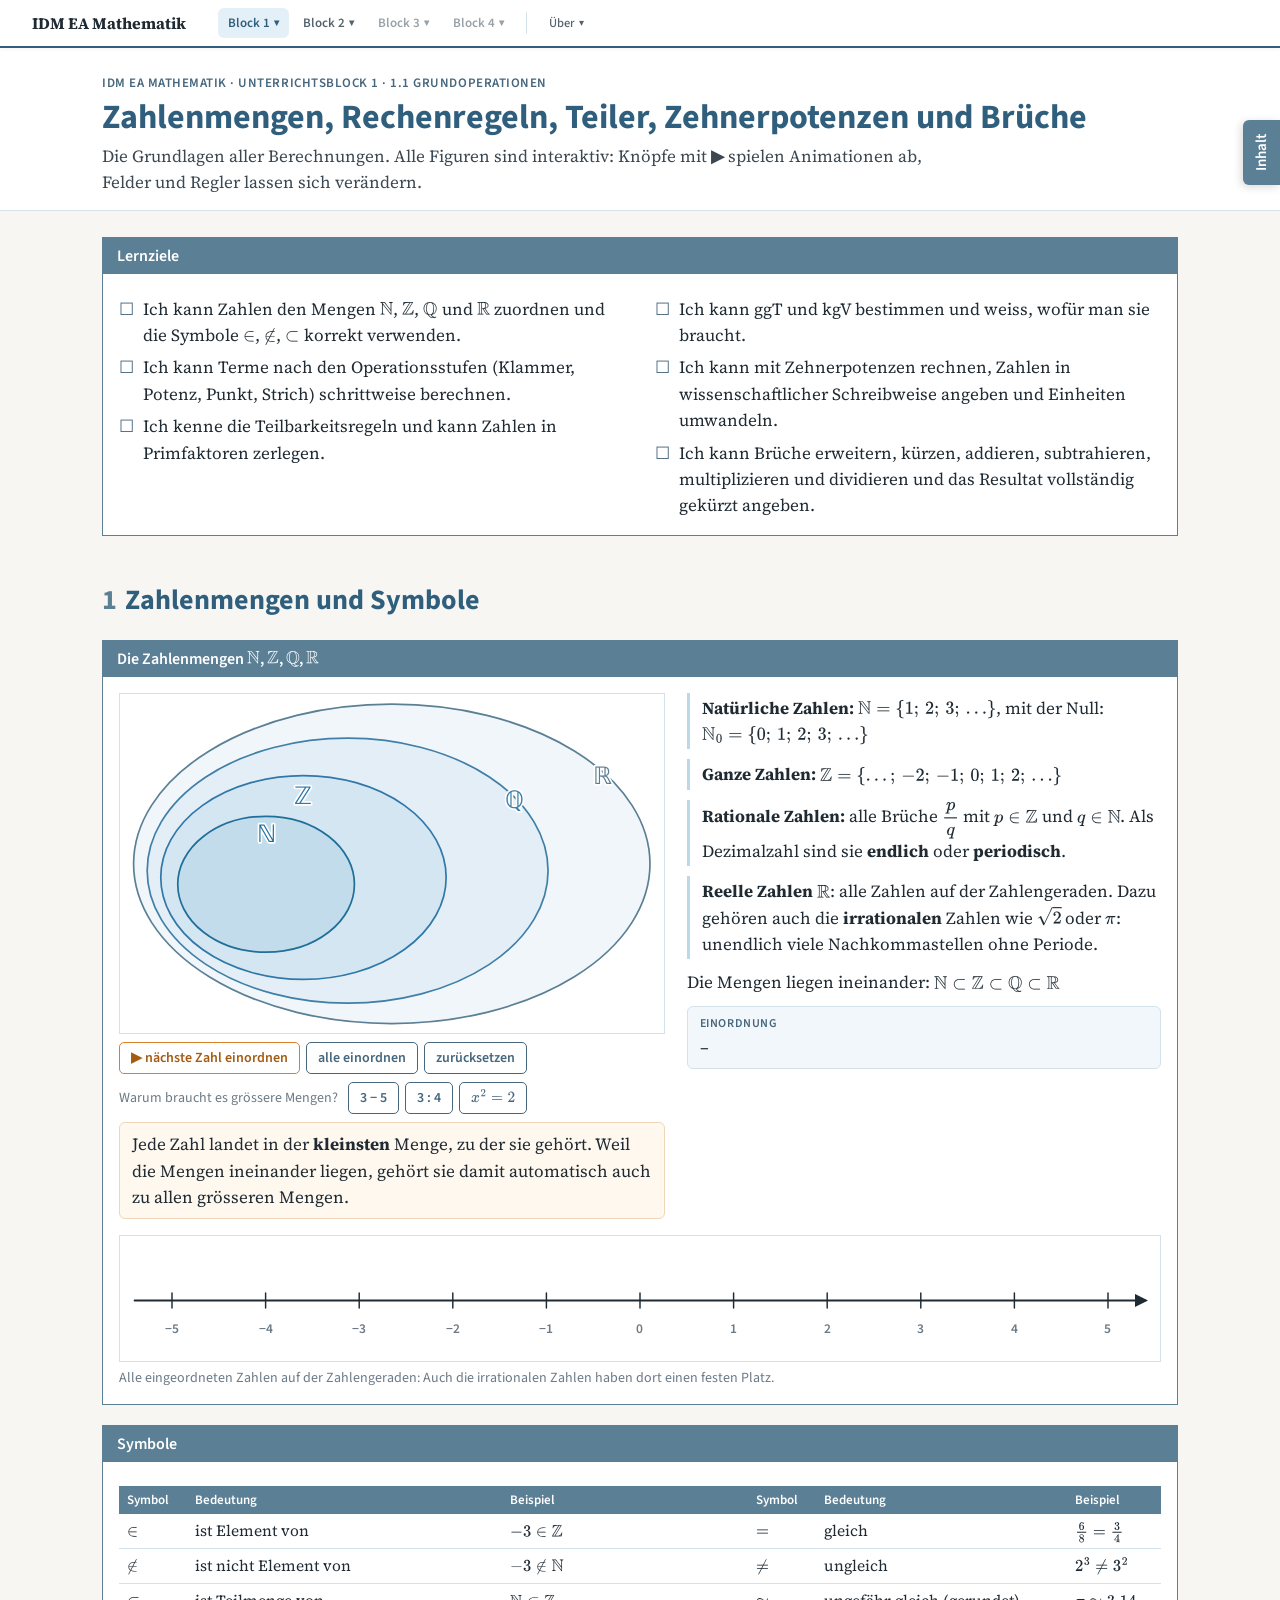
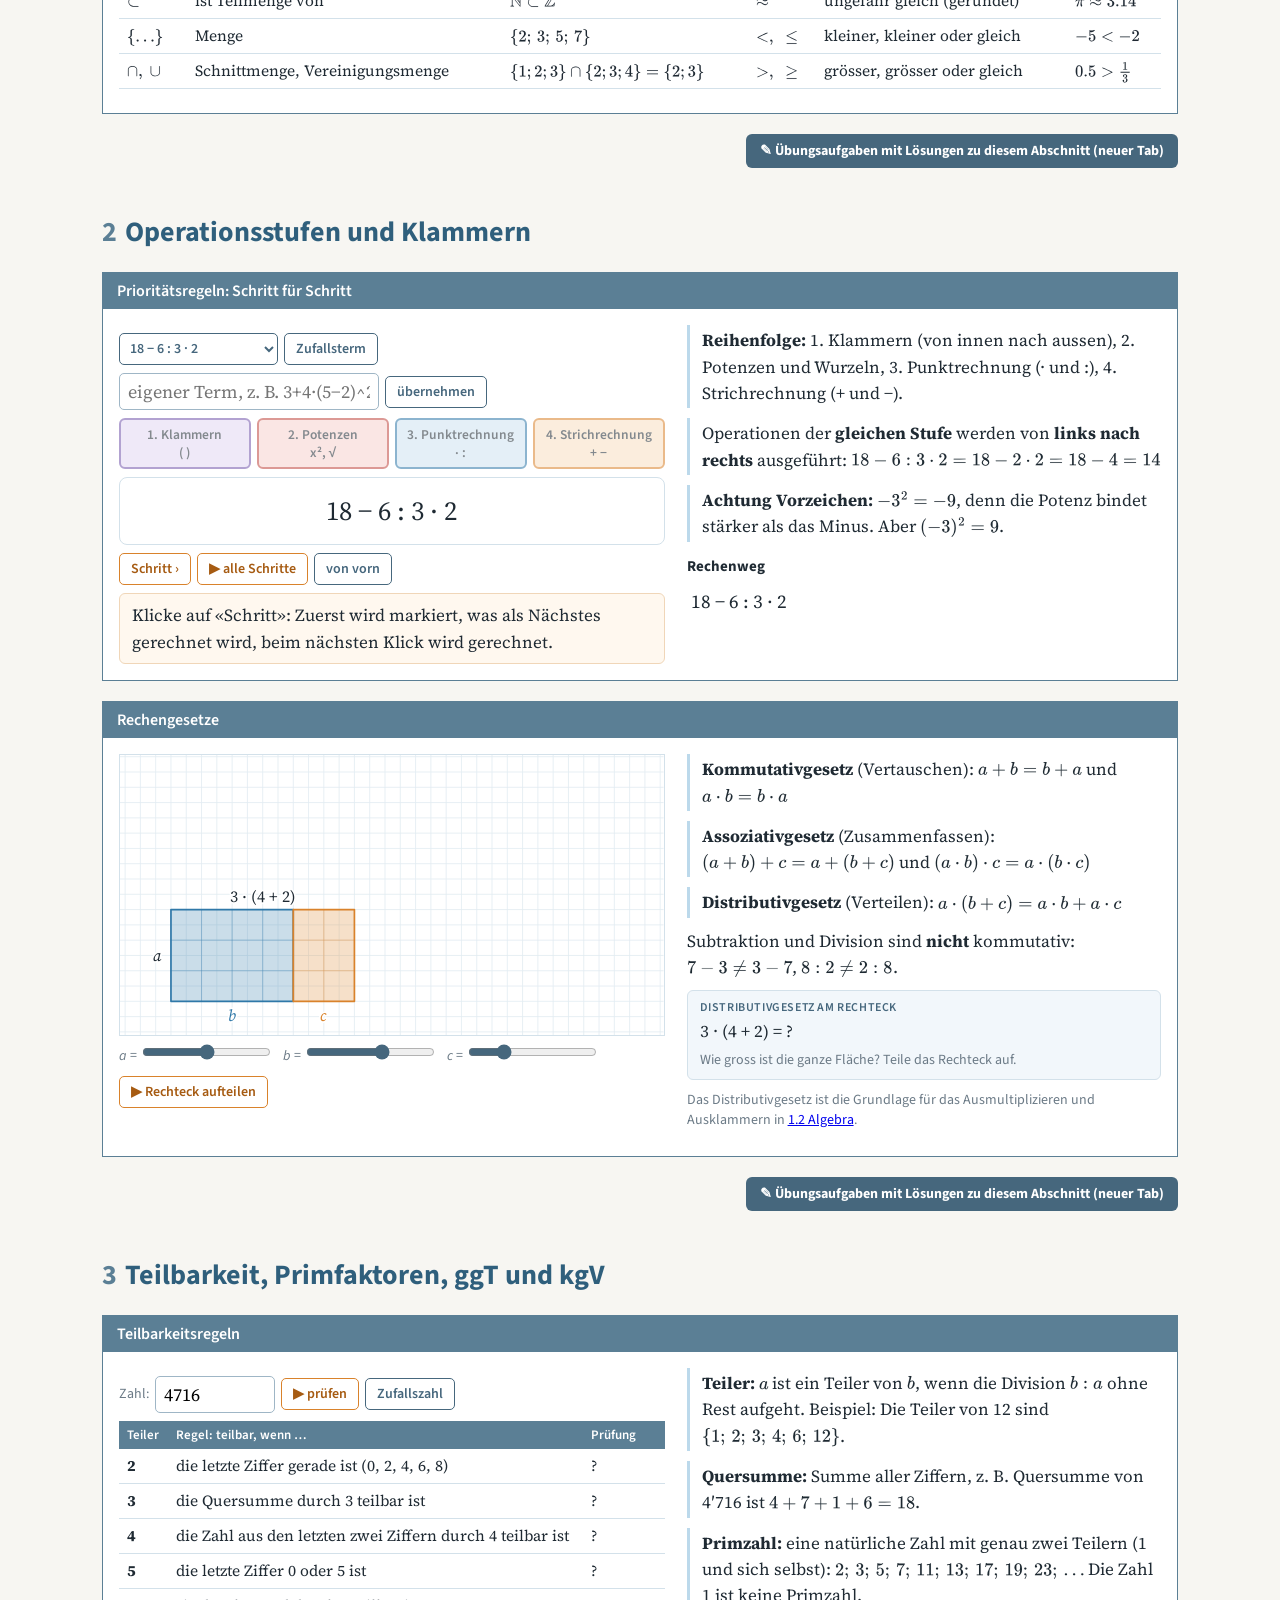
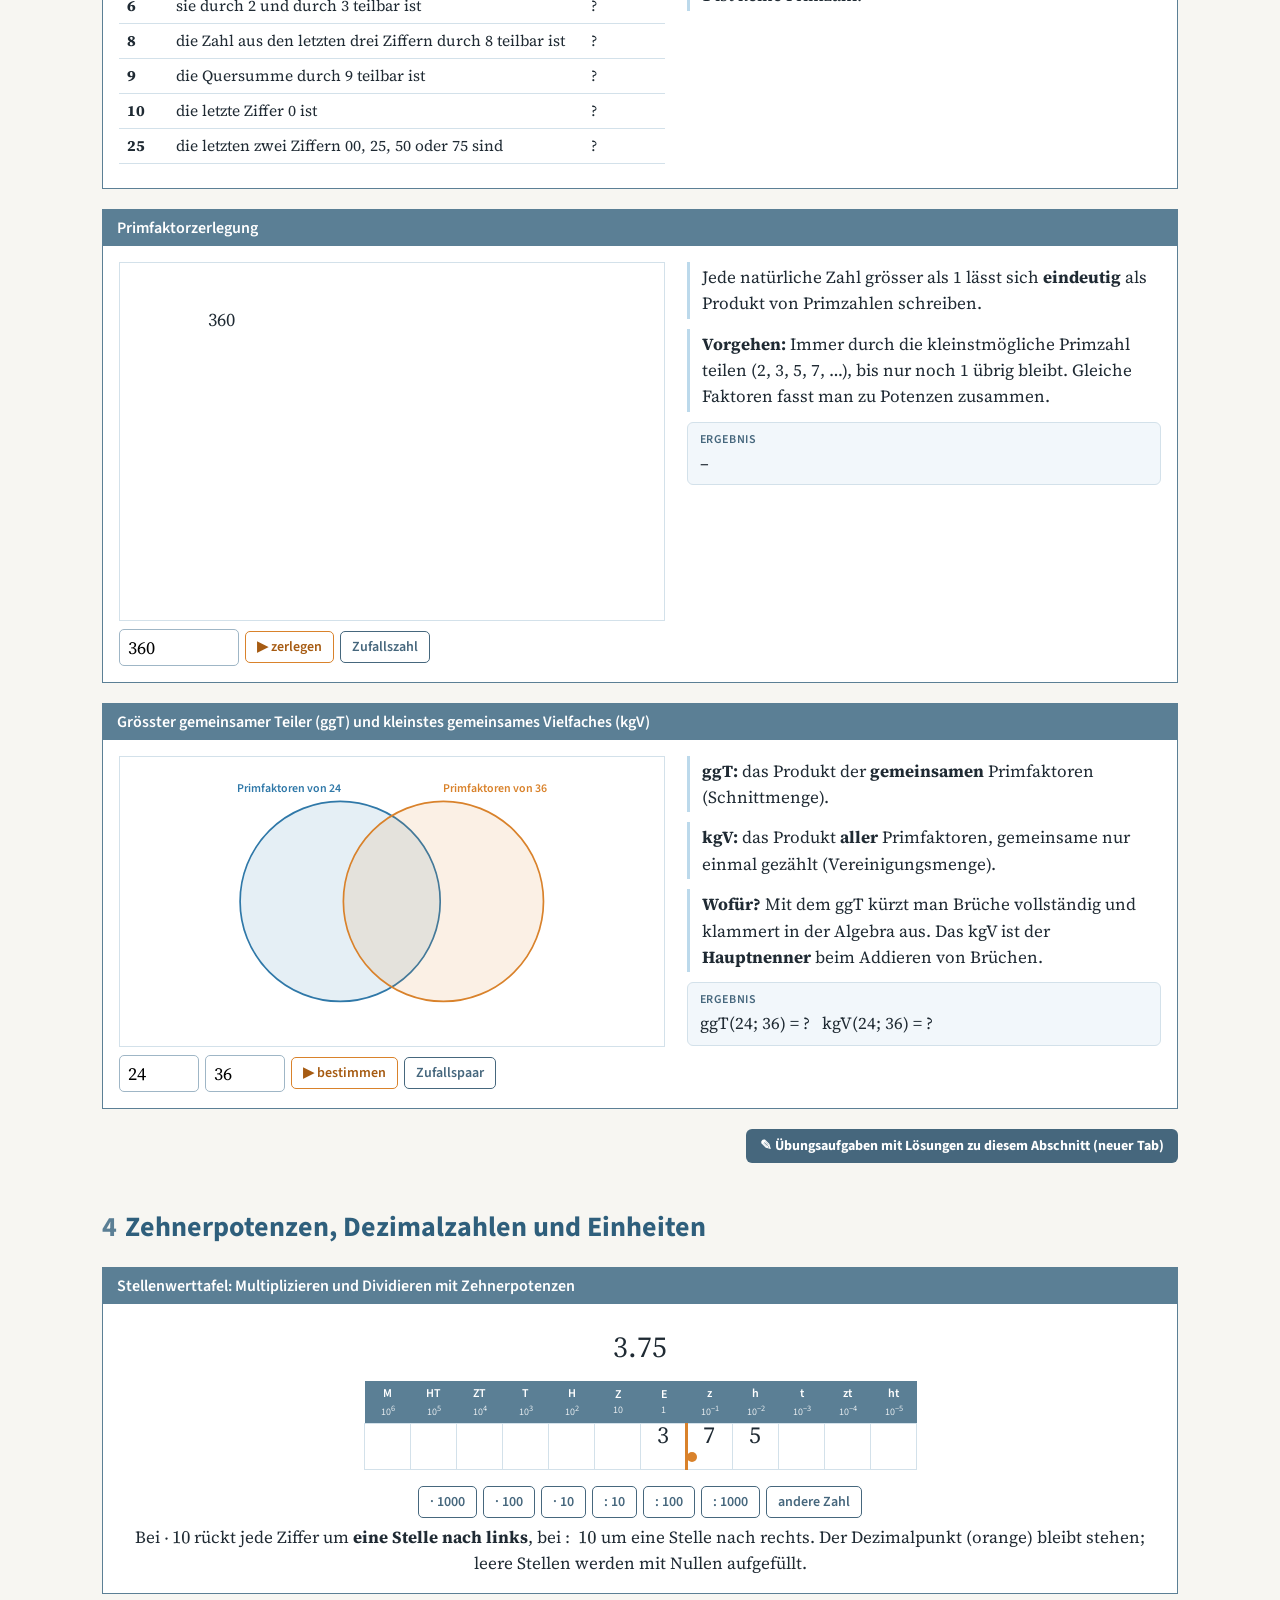
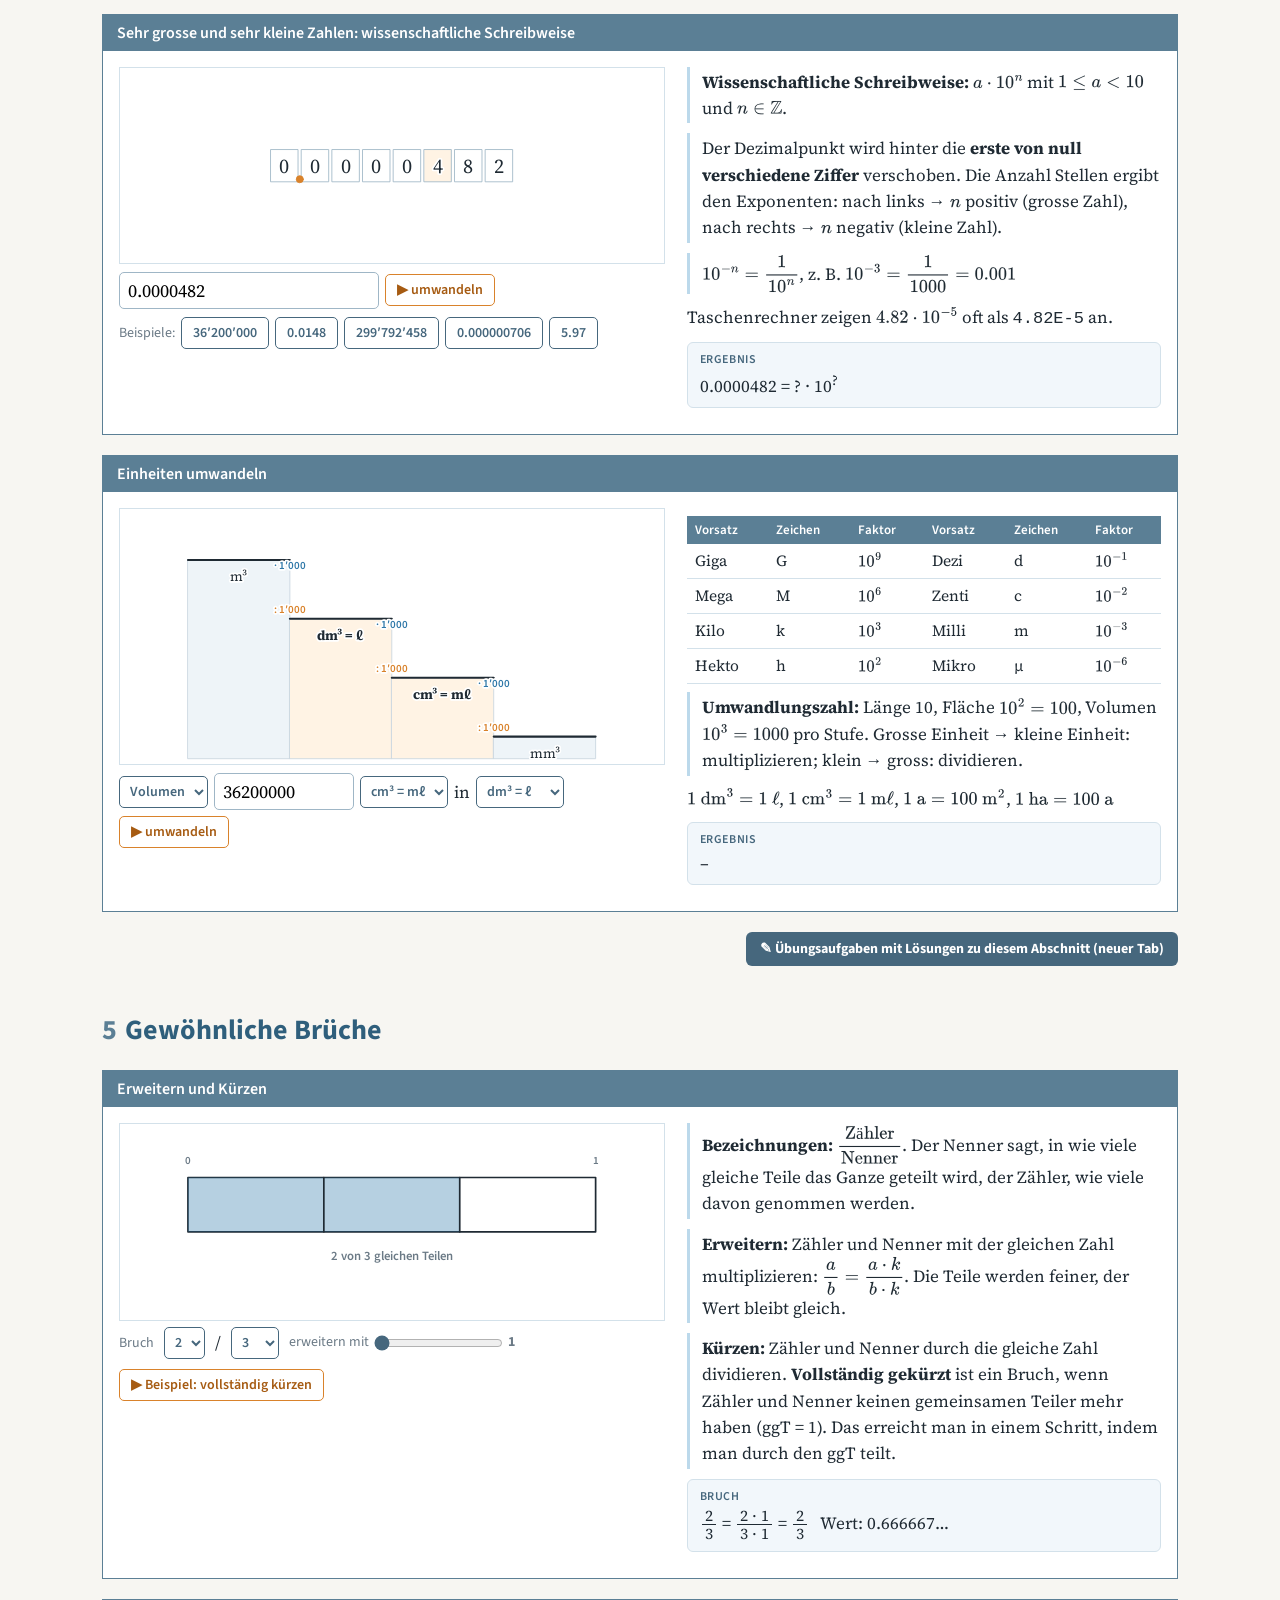
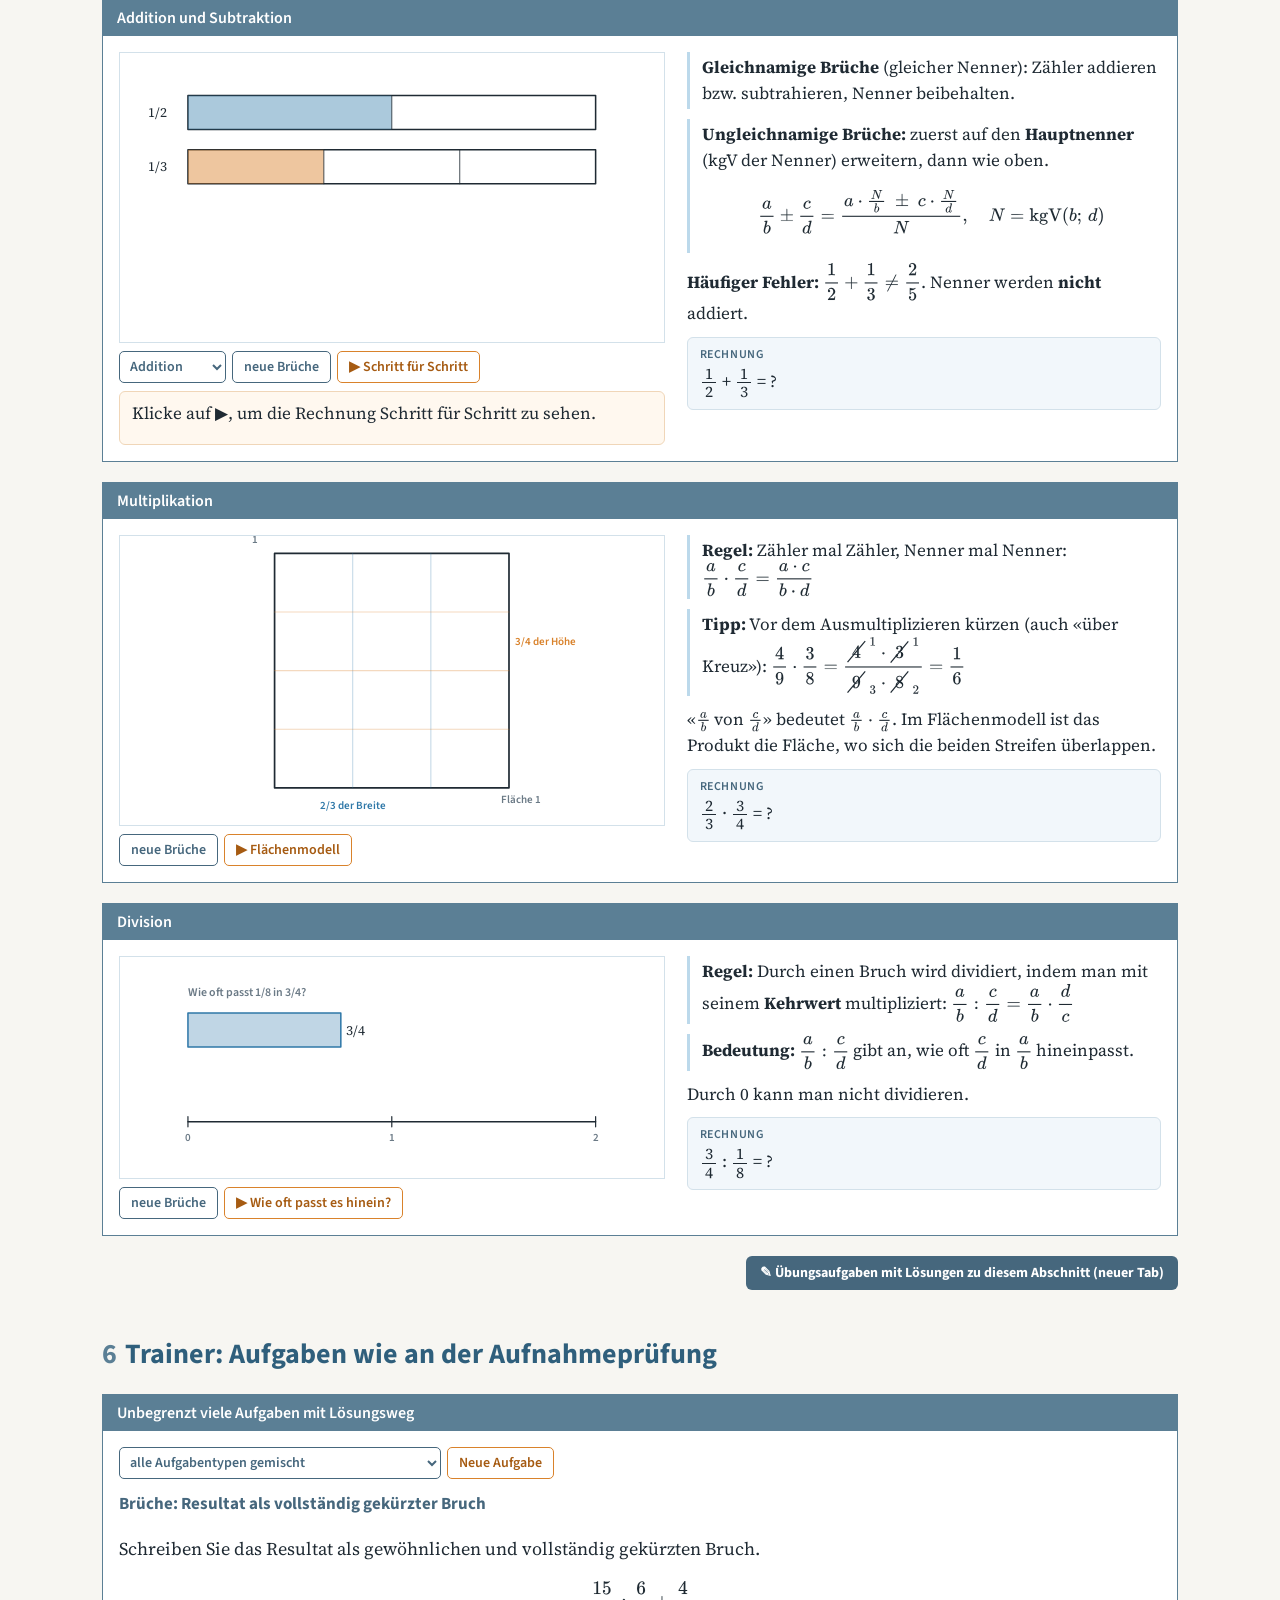
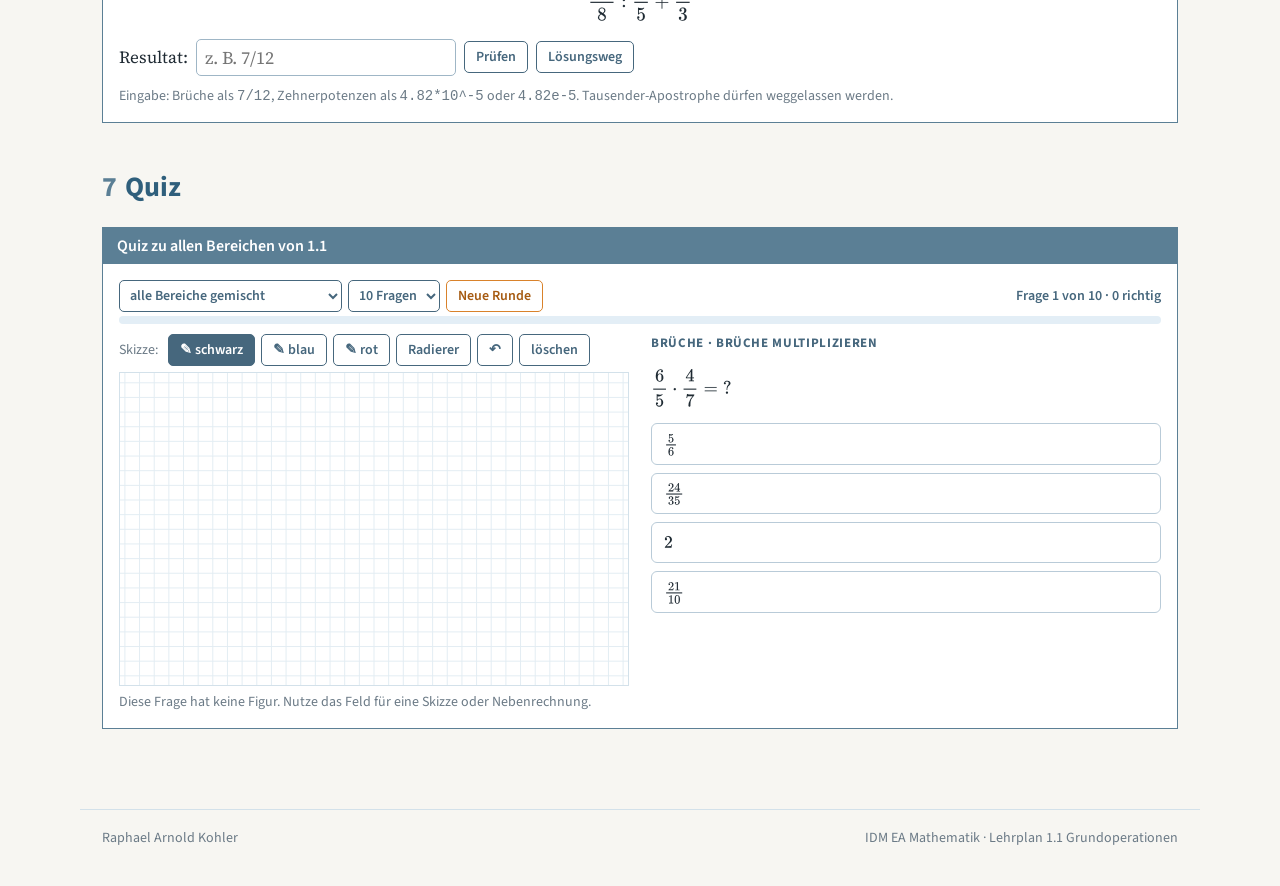
==== commit 4be401b8: "Kopfleiste wie sek1-mathe, Klassenbezeichnung entfernt - obere Leiste weiss mit Serif-Logo, Block-Me" ====
--- a/1-1.html
+++ b/1-1.html
@@ -352,7 +352,7 @@
 </div>
 </section>
 </main>
-<footer><span>Raphael Arnold Kohler</span><span>IDM EA Mathematik · Klasse EA2025 · Lehrplan 1.1 Grundoperationen</span></footer>
+<footer><span>Raphael Arnold Kohler</span><span>IDM EA Mathematik · Lehrplan 1.1 Grundoperationen</span></footer>
 
 <script src="common.js"></script>
 <script src="quiz-11.js"></script>
--- a/common.css
+++ b/common.css
@@ -118,12 +118,6 @@
 select.sel{font:600 14px "Source Sans 3",sans-serif;padding:4px 6px;border:1px solid var(--kopf-d);border-radius:5px;color:var(--kopf-d);background:#fff}
 input[type=range]{accent-color:var(--kopf-d)}
 /* ---- Block 1: gemeinsame Ergänzungen ---- */
-.blocknav{background:#1f4f6e;color:#fff}
-.blocknav .in{max-width:1120px;margin:0 auto;padding:6px 22px;display:flex;gap:4px;flex-wrap:wrap;align-items:center;font:600 13.5px "Source Sans 3",sans-serif}
-.blocknav a{color:#d6e6f2;text-decoration:none;padding:4px 10px;border-radius:4px}
-.blocknav a:hover{background:rgba(255,255,255,.14);color:#fff}
-.blocknav a.on{background:#fff;color:#1f4f6e}
-.blocknav .bl{opacity:.8;margin-right:8px}
 .fr{display:inline-flex;flex-direction:column;align-items:center;vertical-align:middle;margin:0 2px;line-height:1.12;font-size:.92em}
 .fr>span:first-child{border-bottom:1.3px solid currentColor;padding:0 3px}
 .fr>span:last-child{padding:0 3px}
@@ -192,32 +186,52 @@
 g.mj-kipp{transform-box:fill-box;transform-origin:center;animation:kipp 1s ease .15s}
 @keyframes kipp{0%{transform:scaleY(1)}45%{transform:scaleY(0)}100%{transform:scaleY(1)}}
 .seg-b{font:600 13px "Source Sans 3",sans-serif}
-.blocknav .bl+a{margin-left:0}
-.blocknav .bl:not(:first-child){margin-left:14px;padding-left:14px;border-left:1px solid rgba(255,255,255,.3)}
-/* ======================= Navigation (nav.js) ======================= */
-.blocknav{position:sticky;top:0;z-index:50;background:#1f4f6e;box-shadow:0 1px 4px rgba(0,0,0,.18)}
-.blocknav .in{gap:2px;padding:4px 22px;max-width:none}
-.blocknav .bn-home{color:#fff;font-weight:700;margin-right:10px;padding:5px 8px}
+/* ======================= Kopfleiste (nav.js) — wie sek1-mathe: weiss, Serif-Logo, Menüknöpfe, Trennstrich, «Über» ======================= */
+.blocknav{position:sticky;top:0;z-index:50;background:#fff;border-bottom:2.5px solid var(--titel);box-shadow:0 1px 4px rgba(20,40,60,.06)}
+.blocknav .in{display:flex;align-items:center;gap:4px;flex-wrap:wrap;padding:8px 32px;min-height:36px}
+.blocknav .bn-home{font:700 16px "Source Serif 4",Georgia,serif;color:var(--ink);text-decoration:none;white-space:nowrap;margin-right:28px}
+.blocknav .bn-home:hover{color:var(--titel)}
 .bn-dd{position:relative}
-.bn-b{font:600 13.5px "Source Sans 3",sans-serif;color:#d6e6f2;background:none;border:0;border-radius:4px;padding:6px 10px;cursor:pointer;display:flex;align-items:center;gap:5px}
-.bn-b:hover,.bn-dd.open .bn-b{background:rgba(255,255,255,.14);color:#fff}
-.bn-dd.on .bn-b{background:#fff;color:#1f4f6e}
-.bn-dd.later .bn-b{opacity:.65}
-.bn-car{font-size:10px;opacity:.8}
-.bn-m{display:none;position:absolute;left:0;top:100%;margin-top:4px;min-width:270px;background:#fff;border-radius:8px;box-shadow:0 8px 28px rgba(20,40,60,.28);padding:6px;z-index:60}
+.bn-b{font:600 13px "Source Sans 3",sans-serif;color:#55636e;background:none;border:0;border-radius:6px;padding:6px 10px;cursor:pointer;display:flex;align-items:center;gap:4px}
+.bn-b:hover,.bn-dd.open .bn-b,.bn-dd.on .bn-b{background:#e4f0f8;color:var(--titel)}
+.bn-dd.later .bn-b{opacity:.6}
+.bn-car{font-size:10px}
+.bn-sep{width:1px;height:22px;background:var(--linie);margin:0 8px}
+.bn-ueber .bn-b{font-weight:500;font-size:12.5px}
+.bn-m{display:none;position:absolute;left:0;top:100%;margin-top:6px;min-width:270px;background:#fff;border:1px solid var(--linie);border-radius:8px;box-shadow:0 8px 28px rgba(20,40,60,.18);padding:6px;z-index:60}
 .bn-dd.open .bn-m{display:block}
-@media (hover:hover){.bn-dd:hover .bn-m{display:block}.bn-dd:hover .bn-b{background:rgba(255,255,255,.14);color:#fff}.bn-dd.on:hover .bn-b{background:#fff;color:#1f4f6e}
+@media (hover:hover){.bn-dd:hover .bn-m{display:block}.bn-dd:hover .bn-b{background:#e4f0f8;color:var(--titel)}
   .bn-dd:hover::after{content:"";position:absolute;left:0;right:0;top:100%;height:8px}}
-.bn-head{font:700 13px "Source Sans 3",sans-serif;color:#1f4f6e;padding:6px 10px 6px;border-bottom:1px solid #e3eaf0;margin-bottom:4px}
+.bn-head{font:700 13px "Source Sans 3",sans-serif;color:var(--titel);padding:6px 10px;border-bottom:1px solid var(--linie);margin-bottom:4px}
 .bn-head small{display:block;font-weight:400;color:#6b7a86;font-size:12.5px}
-.bn-m a,.bn-m .dis{display:block;padding:6px 10px;border-radius:5px;color:#1f2a33;text-decoration:none;font:600 14px "Source Sans 3",sans-serif;white-space:nowrap}
-.bn-m a:hover{background:#eef5fa;color:#1f4f6e}
-.bn-m a.cur{background:#1f4f6e;color:#fff}
+.bn-m a,.bn-m .dis{display:block;padding:6px 10px;border-radius:5px;color:var(--ink);text-decoration:none;font:600 14px "Source Sans 3",sans-serif;white-space:nowrap}
+.bn-m a:hover{background:var(--papier)}
+.bn-m a.cur{background:#e4f0f8;color:var(--titel)}
 .bn-m a.sub{font-weight:400;font-size:13px;padding:3px 10px 5px 26px;color:#55636e}
-.bn-m a.sub.cur{color:#fff}
 .bn-m .dis{color:#9aa7b1;font-weight:400}.bn-m .dis small{margin-left:8px;font-size:11.5px;font-style:italic}
-.bn-where{margin-left:auto;color:#a9c6db;font:400 13px "Source Sans 3",sans-serif;padding-right:4px}
-@media (max-width:760px){.bn-where,.blocknav .bn-home{display:none}.bn-m{position:fixed;left:8px;right:8px;top:42px;min-width:0}}
+/* «Über»: Reiter links, Inhalt rechts */
+.bn-m-ueber{left:auto;right:0;width:540px;padding:0;overflow:hidden}
+.bn-dd.open .bn-m-ueber{display:flex}
+@media (hover:hover){.bn-ueber:hover .bn-m-ueber{display:flex}}
+.ueber-tabs{flex:0 0 130px;display:flex;flex-direction:column;background:var(--papier);border-right:1px solid var(--linie);padding:8px 6px}
+.ueber-tab{background:none;border:0;cursor:pointer;font:600 12.5px "Source Sans 3",sans-serif;color:#55636e;text-align:left;padding:8px 11px;border-radius:6px;margin-bottom:2px}
+.ueber-tab:hover{background:#fff;color:var(--ink)}
+.ueber-tab.aktiv{background:#fff;color:var(--titel);box-shadow:inset 3px 0 0 var(--titel)}
+.ueber-panels{flex:1;padding:16px 18px 14px;font:13.5px/1.55 "Source Sans 3",sans-serif;color:var(--ink);max-height:70vh;overflow-y:auto}
+.ueber-panel{display:none}.ueber-panel.aktiv{display:block}
+.ueber-panel .meta-titel{font:700 15px "Source Serif 4",Georgia,serif;margin-bottom:8px;padding-bottom:6px;border-bottom:1px solid var(--linie)}
+.ueber-panel p{margin:0 0 8px}.ueber-panel p:last-child{margin-bottom:0}
+.ueber-panel a.meta-link{display:inline;padding:0;border-radius:0;white-space:normal;font:600 13.5px/1.55 "Source Sans 3",sans-serif;color:var(--titel);text-decoration:none;background:none}.ueber-panel a.meta-link:hover{text-decoration:underline;background:none}
+.meta-portrait{float:left;width:96px;height:96px;margin:2px 14px 6px 0;border-radius:50%;object-fit:cover;border:1.5px solid var(--kopf)}
+@media (max-width:760px){
+  .blocknav .in{padding:6px 10px;gap:2px}
+  .blocknav .bn-home{flex:1 0 100%;margin:0 0 2px 6px;font-size:15px}
+  .bn-b{padding:5px 7px}.bn-sep{margin:0 3px}
+  .bn-m,.bn-m-ueber{position:fixed;left:8px;right:8px;top:78px;width:auto;min-width:0}
+  .bn-m-ueber{flex-direction:column}
+  .ueber-tabs{flex:0 0 auto;flex-direction:row;border-right:0;border-bottom:1px solid var(--linie)}
+  .ueber-tab{flex:1 1 auto;text-align:center}.ueber-tab.aktiv{box-shadow:inset 0 -2px 0 var(--titel)}
+  .meta-portrait{width:72px;height:72px}}
 /* Kapitelmenü rechts */
 body.has-sn nav.top{display:none}
 body.has-sn .register{display:none}
